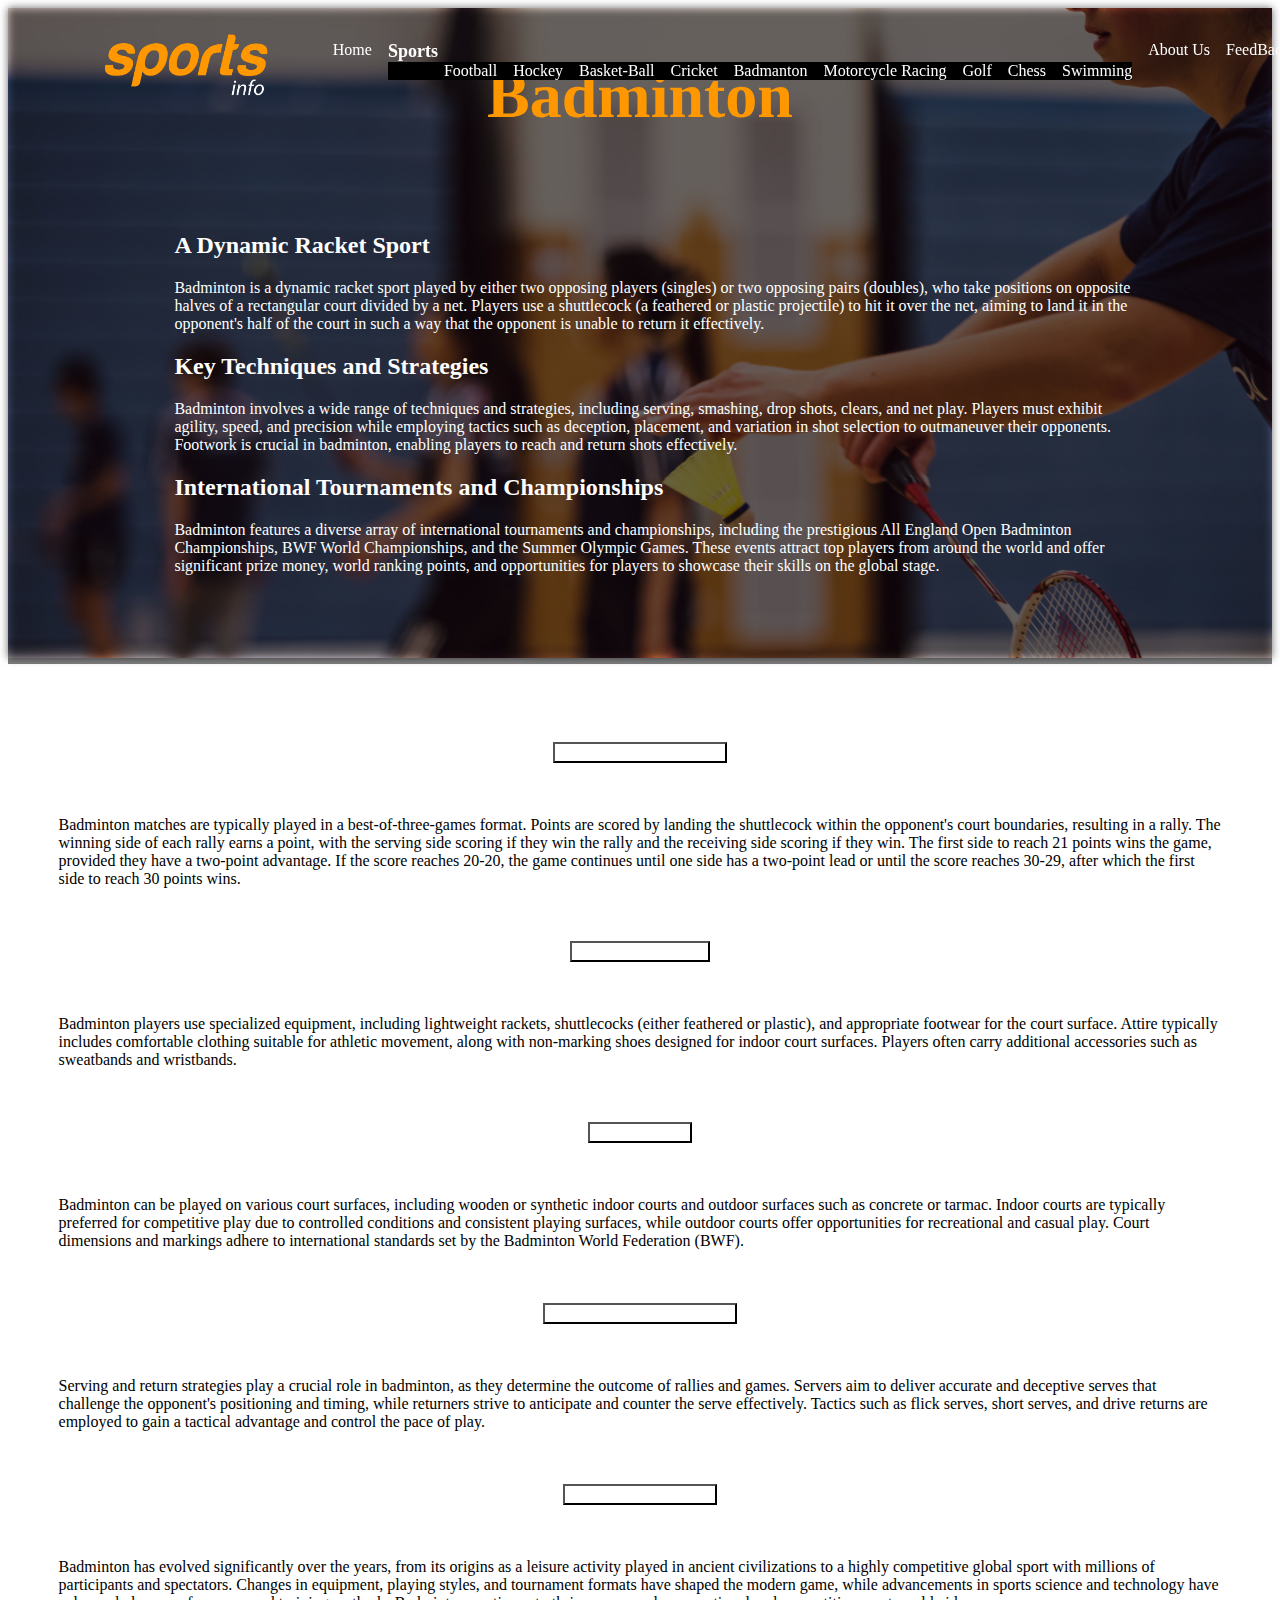
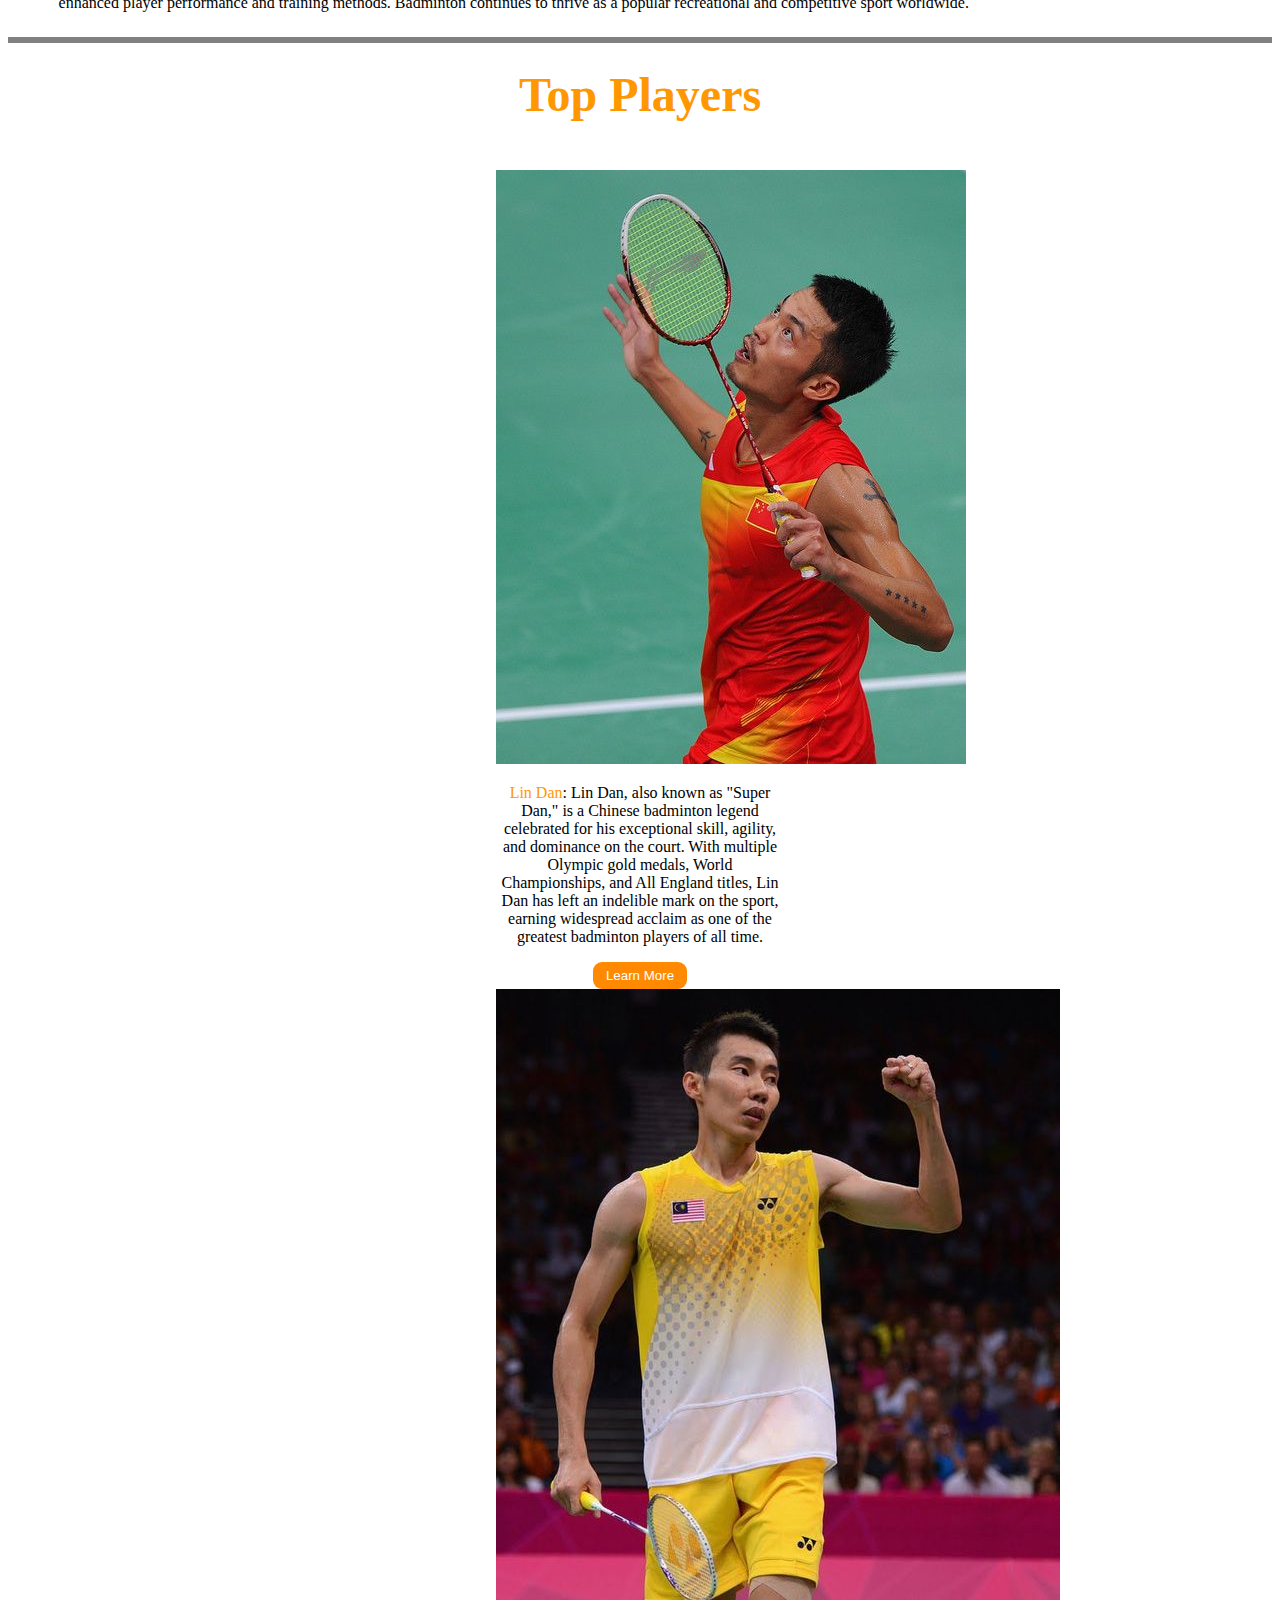
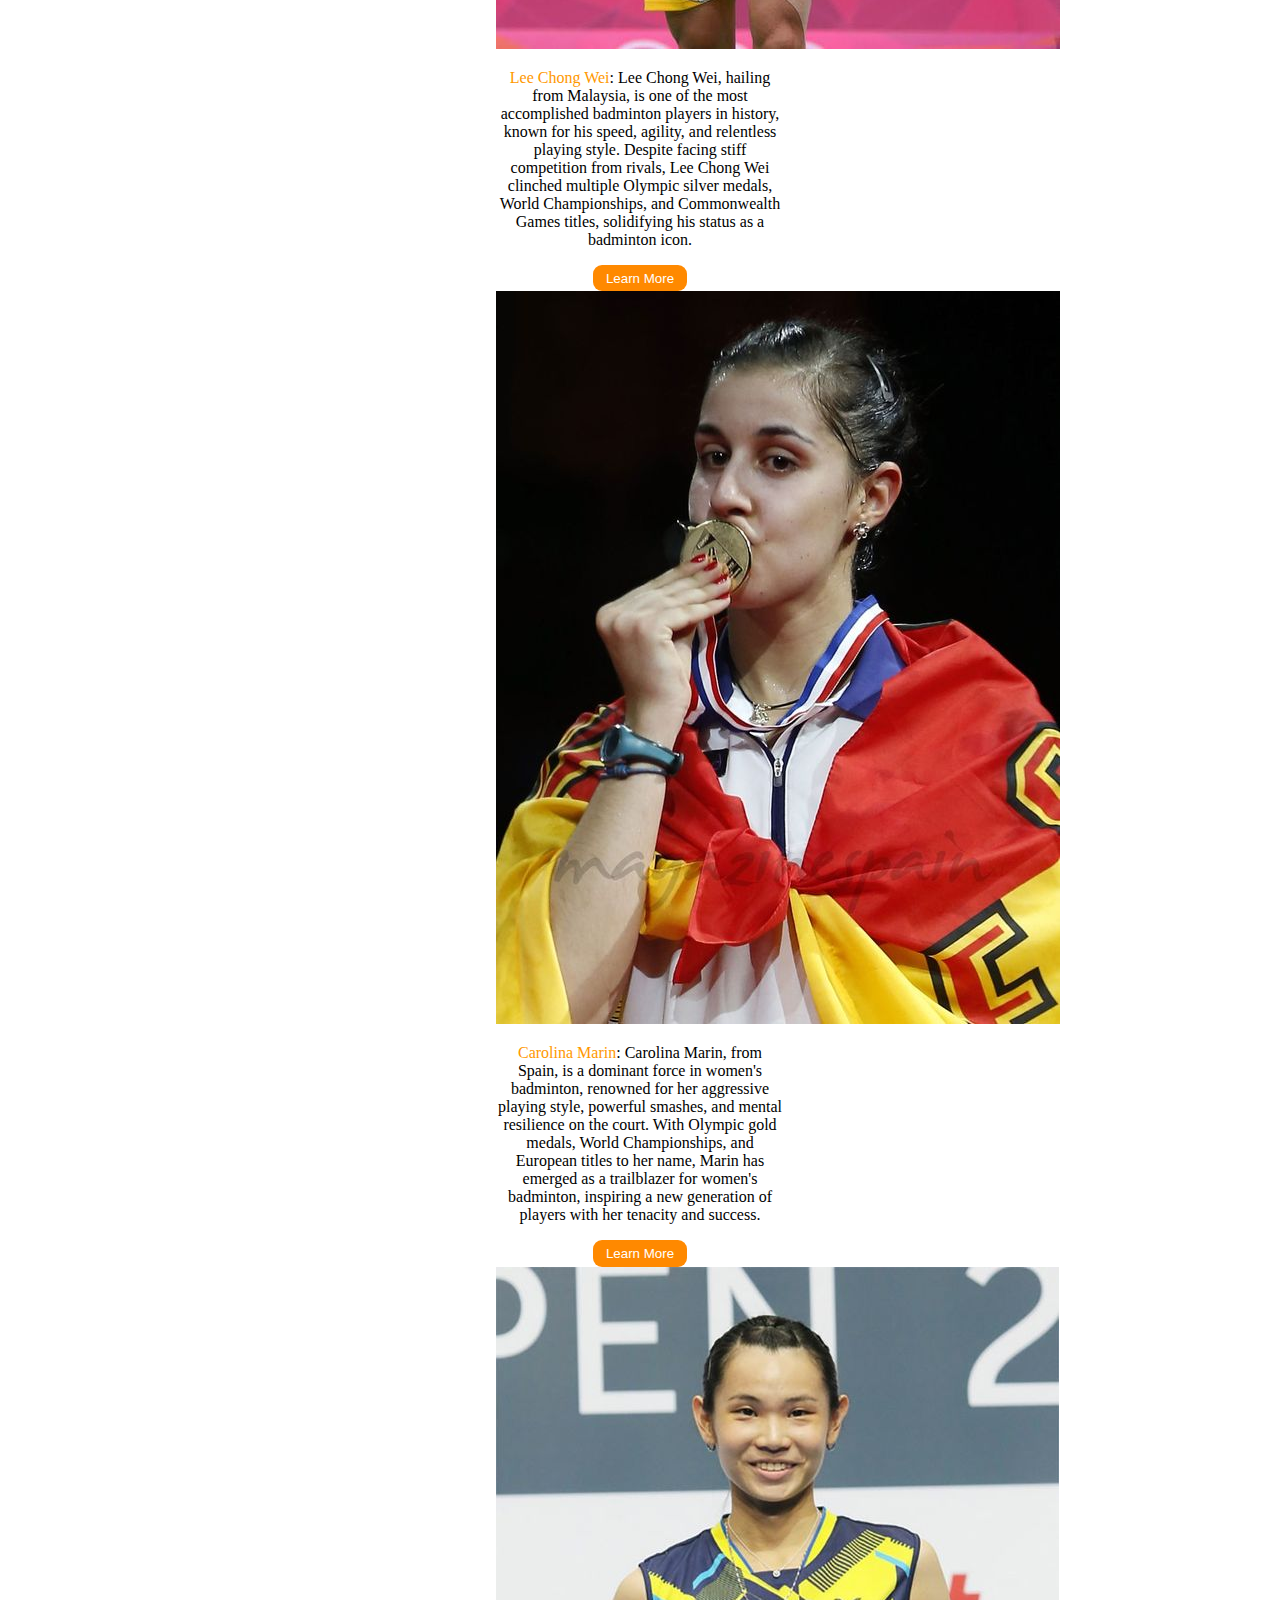
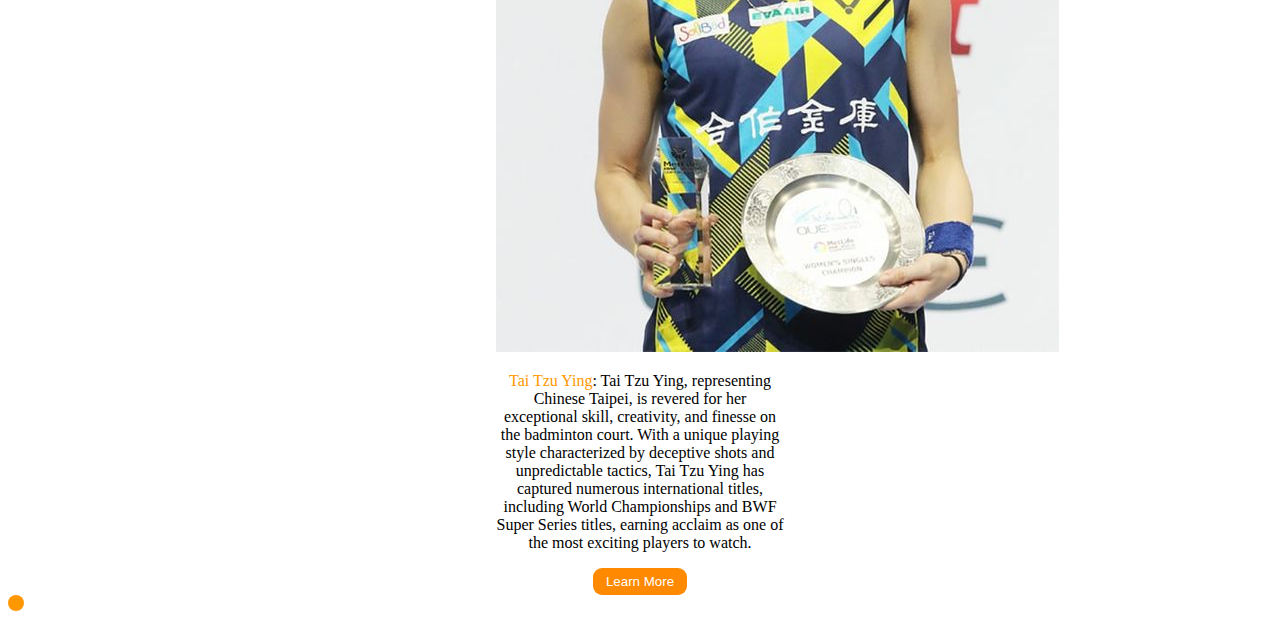
==== badminton.html @ 0c171a2e "nav change" ====
<!DOCTYPE html>
<html lang="en">
<head>
    <meta charset="UTF-8">
    <meta name="viewport" content="width=device-width, initial-scale=1.0">
    <title>Badminton | SportsInfo</title>
    <link rel="shortcut icon" href="./asset/Sportsinfo 1-01 (1).png" type="image/x-icon">
    <link href="https://cdn.jsdelivr.net/npm/bootstrap@5.3.2/dist/css/bootstrap.min.css" rel="stylesheet"
    integrity="sha384-T3c6CoIi6uLrA9TneNEoa7RxnatzjcDSCmG1MXxSR1GAsXEV/Dwwykc2MPK8M2HN" crossorigin="anonymous">
    <script src="https://cdn.jsdelivr.net/npm/bootstrap@5.3.2/dist/js/bootstrap.bundle.min.js"
    integrity="sha384-C6RzsynM9kWDrMNeT87bh95OGNyZPhcTNXj1NW7RuBCsyN/o0jlpcV8Qyq46cDfL"
    crossorigin="anonymous"></script>
    <script src="https://cdnjs.cloudflare.com/ajax/libs/jquery/3.7.1/jquery.min.js"></script>
    <link rel="stylesheet" href="sports.css">
    <style>
      #first{
        background-image: url(./asset/badminton.jpg);
      }
    </style>
</head>
<body data-bs-theme="dark">
  <nav class="navbar navbar-expand-lg " id="nav">
    <a href="index.html">
    <div id="logo"></div>

    </a>
    <div id="outerham">
      <div class="innerham innerham-inv"></div>
      <div class="innerham rotate"></div>
      <div class="innerham innerham-inv"></div>
    </div>
    <ul>
      <li><a href="index.html">Home</a></li>
      <li class="nav-item dropdown">
        <a class="nav-link dropdown-toggle" style="font-weight: bold; font-size: large;" href="#" role="button" data-bs-toggle="dropdown" aria-expanded="false">
          Sports
        </a>
        <ul class="dropdown-menu">
          <li><a class="dropdown-item" href="football.html">Football</a></li>
          <li><a class="dropdown-item" href="hockey.html">Hockey</a></li>
          <li><a class="dropdown-item" href="basketball.html">Basket-Ball</a></li>
          <li><a class="dropdown-item" href="cricket.html">Cricket</a></li>
          <li><a class="dropdown-item" href="badminton.html">Badmanton</a></li>
          <li><a class="dropdown-item" href="motercycle.html">Motorcycle Racing</a></li>
          <li><a class="dropdown-item" href="golf.html">Golf</a></li>
          <li><a class="dropdown-item" href="chess.html">Chess</a></li>
          <li><a class="dropdown-item" href="swimming.html">Swimming</a></li>
        </ul>
      </li>
      <li><a href="index.html">About Us</a></li>
      <li><a href="index.html">FeedBack</a></li>
      <li><a href="index.html">Contact Us</a></li>
    </ul>
  </nav>
  <!-- responsive menu -->
  <div id="resp" class="resp">
    <li><a href="index.html">Home</a></li>
    <li class="item dropdown">
      <a class="nav-link dropdown-toggle align-items-center text-center mx-auto " href="#" role="button"
        data-bs-toggle="dropdown" aria-expanded="false">
        Sports
      </a>
      <ul class="dropdown-menu">
        <li><a class="dropdown-item" href="football.html">Football</a></li>
        <li><a class="dropdown-item" href="hockey.html">Hockey</a></li>
        <li><a class="dropdown-item" href="basketball.html">Basket-Ball</a></li>
        <li><a class="dropdown-item" href="cricket.html">Cricket</a></li>
        <li><a class="dropdown-item" href="badminton.html">Badmanton</a></li>
        <li><a class="dropdown-item" href="motercycle.html">Motorcycle Racing</a></li>
        <li><a class="dropdown-item" href="golf.html">Golf</a></li>
        <li><a class="dropdown-item" href="chess.html">Chess</a></li>
        <li><a class="dropdown-item" href="swimming.html">Swimming</a></li>
      </ul>
    </li>
    <li><a href="#">About Us</a></li>
    <li><a href="#">FeedBack</a></li>
    <li><a href="#">Contact Us</a></li>
  </div>
  <!-- responsive menu ending -->
  <!-- navbar ends here -->
    <section id="first">
       <div id="detail"> 
        <div><h1 style="margin: 0% auto; text-align:  center; margin-bottom: 1em;font-size: 5vmax;"><span>Badminton</span></h1></div>
        <ul>
            <li>  
            <h2 class="h2-responsive"> A Dynamic Racket Sport</h2>
            </li>
            <p style="color: white;">Badminton is a dynamic racket sport played by either two opposing players (singles) or two opposing pairs (doubles), who take positions on opposite halves of a rectangular court divided by a net. Players use a shuttlecock (a feathered or plastic projectile) to hit it over the net, aiming to land it in the opponent's half of the court in such a way that the opponent is unable to return it effectively.</p>
            <li>
            <h2>Key Techniques and Strategies</h2>
            </li>
            <p>Badminton involves a wide range of techniques and strategies, including serving, smashing, drop shots, clears, and net play. Players must exhibit agility, speed, and precision while employing tactics such as deception, placement, and variation in shot selection to outmaneuver their opponents. Footwork is crucial in badminton, enabling players to reach and return shots effectively.</p>
            <li>
        <h2>International Tournaments and Championships</h2>

            </li>
                <p>Badminton features a diverse array of international tournaments and championships, including the prestigious All England Open Badminton Championships, BWF World Championships, and the Summer Olympic Games. These events attract top players from around the world and offer significant prize money, world ranking points, and opportunities for players to showcase their skills on the global stage.</p>
        </ul>
    </div>

    </div>
</div>
<div id="overlay"></div>
</section>
<section id="second">
         <div id="acordianouter">
          <div class="accordion" id="accordionExample">
            <div class="accordion-item">
              <h2 class="accordion-header">
                <button class="accordion-button collapsed query" type="button" data-bs-toggle="collapse" data-bs-target="#collapseOne" aria-expanded="true" aria-controls="collapseOne">
                  How is badminton scored?
                </button>
              </h2>
              <div id="collapseOne" class="accordion-collapse collapse show" data-bs-parent="#accordionExample">
                <div class="accordion-body">
                  Badminton matches are typically played in a best-of-three-games format. Points are scored by landing the shuttlecock within the opponent's court boundaries, resulting in a rally. The winning side of each rally earns a point, with the serving side scoring if they win the rally and the receiving side scoring if they win. The first side to reach 21 points wins the game, provided they have a two-point advantage. If the score reaches 20-20, the game continues until one side has a two-point lead or until the score reaches 30-29, after which the first side to reach 30 points wins.
               </div>
              </div>
            </div>
            <div class="accordion-item">
              <h2 class="accordion-header">
                <button class="accordion-button collapsed query " type="button" data-bs-toggle="collapse" data-bs-target="#collapseTwo" aria-expanded="false" aria-controls="collapseTwo">
                  Equipment and Attire
                </button>
              </h2>
              <div id="collapseTwo" class="accordion-collapse collapse" data-bs-parent="#accordionExample">
                <div class="accordion-body">
                  Badminton players use specialized equipment, including lightweight rackets, shuttlecocks (either feathered or plastic), and appropriate footwear for the court surface. Attire typically includes comfortable clothing suitable for athletic movement, along with non-marking shoes designed for indoor court surfaces. Players often carry additional accessories such as sweatbands and wristbands.
                </div>
              </div>
            </div>
            <div class="accordion-item">
              <h2 class="accordion-header">
                <button class="accordion-button collapsed query" type="button" data-bs-toggle="collapse" data-bs-target="#collapseThree" aria-expanded="false" aria-controls="collapseThree">
                  Court Surfaces
                </button>
              </h2>
              <div id="collapseThree" class="accordion-collapse collapse" data-bs-parent="#accordionExample">
                <div class="accordion-body">
                  Badminton can be played on various court surfaces, including wooden or synthetic indoor courts and outdoor surfaces such as concrete or tarmac. Indoor courts are typically preferred for competitive play due to controlled conditions and consistent playing surfaces, while outdoor courts offer opportunities for recreational and casual play. Court dimensions and markings adhere to international standards set by the Badminton World Federation (BWF).
                </div>
              </div>
            </div>
            <div class="accordion-item">
              <h2 class="accordion-header">
                <button class="accordion-button collapsed query" type="button" data-bs-toggle="collapse" data-bs-target="#collapseFour" aria-expanded="false" aria-controls="collapseFour">
                  Serving and Return Strategies
                </button>
              </h2>
              <div id="collapseFour" class="accordion-collapse collapse" data-bs-parent="#accordionExample">
                <div class="accordion-body">
                  Serving and return strategies play a crucial role in badminton, as they determine the outcome of rallies and games. Servers aim to deliver accurate and deceptive serves that challenge the opponent's positioning and timing, while returners strive to anticipate and counter the serve effectively. Tactics such as flick serves, short serves, and drive returns are employed to gain a tactical advantage and control the pace of play.
                </div>
              </div>
            </div>
            <div class="accordion-item">
              <h2 class="accordion-header">
                <button class="accordion-button collapsed query" type="button" data-bs-toggle="collapse" data-bs-target="#collapseFive" aria-expanded="false" aria-controls="collapseFive">
                  Evolution of Badminton
                </button>
              </h2>
              <div id="collapseFive" class="accordion-collapse collapse" data-bs-parent="#accordionExample">
                <div class="accordion-body">
                  Badminton has evolved significantly over the years, from its origins as a leisure activity played in ancient civilizations to a highly competitive global sport with millions of participants and spectators. Changes in equipment, playing styles, and tournament formats have shaped the modern game, while advancements in sports science and technology have enhanced player performance and training methods. Badminton continues to thrive as a popular recreational and competitive sport worldwide.
                </div>
              </div>
            </div>
          </div>
         </div>
              
          </div>
          <div id="top-player" style="width: 100%; align-items: center; margin: 0% auto; align-content: center; height: fit-content; display: flex; flex-direction: column; justify-content: center; text-align: center;">
            <h2><span>Top Players</span></h2>
            <div class="container text-center">
              <div class="row " >
                <!--  Card -->
                <div class="col mt-3 col-lg-6  col-sm-12 basketballtopplayer" >
                  <div class="card" style="width: 18rem;">
                    <img src="./asset/first badminton.jpg" class="card-img-top" alt="Lin Dan">
                    <div class="card-body">
                      <p class="card-text">
                        <span>Lin Dan</span>: Lin Dan, also known as "Super Dan," is a Chinese badminton legend celebrated for his exceptional skill, agility, and dominance on the court. With multiple Olympic gold medals, World Championships, and All England titles, Lin Dan has left an indelible mark on the sport, earning widespread acclaim as one of the greatest badminton players of all time.
                      </p>
                      <button type="button" class="btn-change" id="learnmore-lebron">
                        Learn More
                      </button>
                    </div>
                  </div>
                </div>
          
                <!-- Lee Chong Wei Card -->
                <div class="col mt-3  col-lg-6 col-sm-12 basketballtopplayer" >
                  <div class="card" style="width: 18rem; ">
                    <img src="./asset/second badminton.jpg" class="card-img-top" alt="Lee Chong Wei">
                    <div class="card-body">
                      <p class="card-text">
                        <span>Lee Chong Wei</span>: Lee Chong Wei, hailing from Malaysia, is one of the most accomplished badminton players in history, known for his speed, agility, and relentless playing style. Despite facing stiff competition from rivals, Lee Chong Wei clinched multiple Olympic silver medals, World Championships, and Commonwealth Games titles, solidifying his status as a badminton icon.
                      </p>
                      <button type="button" class="btn-change" id="learnmore-kevin">
                        Learn More
                      </button>
                    </div>
                  </div>
                </div>
              </div>
          
              <div class="row mt-3">
                <!-- Carolina Marin Card -->
                <div class="col mt-3 col-lg-6  col-sm-12  basketballtopplayer">
                  <div class="card" style="width: 18rem;">
                    <img src="./asset/third badminton.jpg" class="card-img-top" alt="Carolina Marin">
                    <div class="card-body">
                      <p class="card-text">
                        <span>Carolina Marin</span>: Carolina Marin, from Spain, is a dominant force in women's badminton, renowned for her aggressive playing style, powerful smashes, and mental resilience on the court. With Olympic gold medals, World Championships, and European titles to her name, Marin has emerged as a trailblazer for women's badminton, inspiring a new generation of players with her tenacity and success.
                      </p>
                      <button type="button" class="btn-change" id="learnmore-stephen">
                        Learn More
                      </button>
                    </div>
                  </div>
                </div>
          
                <!-- Tai Tzu Ying Card -->
                <div class="col mt-3 col-lg-6  col-sm-12  basketballtopplayer">
                  <div class="card" style="width: 18rem;">
                    <img src="./asset/fourth badminton.jpg" class="card-img-top" alt="Tai Tzu Ying">
                    <div class="card-body">
                      <p class="card-text">
                        <span>Tai Tzu Ying</span>: Tai Tzu Ying, representing Chinese Taipei, is revered for her exceptional skill, creativity, and finesse on the badminton court. With a unique playing style characterized by deceptive shots and unpredictable tactics, Tai Tzu Ying has captured numerous international titles, including World Championships and BWF Super Series titles, earning acclaim as one of the most exciting players to watch.
                      </p>
                      <button type="button" class="btn-change" id="learnmore-kawhi">
                        Learn More
                      </button>
                    </div>
                  </div>
                </div>
              </div>
            </div>
          </div>
          <!-- modal for the first grid -->
           <div class="outermodal" id="outermodal1">
            <div class="modal" id="first-modal">
              <div class="innermodal">
                <img src="./asset/first badminton.jpg" alt="Lin Dan" width="450" height="480">
                <h2>Lin Dan</h2>
              </div>
              <div class="innermodal">
                <button class="btn-change view-less">Cancel</button>
                <p>Lin Dan, also known as "Super Dan," is a retired Chinese badminton player widely regarded as one of the greatest in the history of the sport. With two Olympic gold medals, five World Championships, and numerous other titles to his name, Lin Dan's dominance and longevity on the court have earned him legendary status among badminton enthusiasts worldwide.</p>
              </div>
            </div>
           </div>
            <!-- modal for the second grid -->
            <div class="outermodal" id="outermodal2">
              <div class="modal" id="first-modal">
                <div class="innermodal">
                  <img src="./asset/second badminton.jpg" alt="Lee Chong Wei" width="450" height="480">
                  <h2>Lee Chong Wei</h2>
                </div>
                <div class="innermodal">
                  <button class="btn-change view-less">Cancel</button>
                  <p>Lee Chong Wei, a former Malaysian badminton player, is widely regarded as one of the greatest singles players in the history of the sport. Despite facing setbacks and fierce competition throughout his career, Lee Chong Wei's remarkable skill, speed, and resilience enabled him to clinch multiple Olympic silver medals, World Championships, and Commonwealth Games titles, leaving an indelible mark on the world of badminton.</p>
                </div>
              </div>
            </div>
            <!-- modal for the third grid -->
            <div class="outermodal" id="outermodal3">
              <div class="modal" id="first-modal">
                <div class="innermodal">
                  <img src="./asset/third badminton.jpg" alt="Carolina Marin" width="450" height="480">
                  <h2>Carolina Marin</h2>
                </div>
                <div class="innermodal">
                  <button class="btn-change view-less">Cancel</button>
                  <p>Carolina Marin, hailing from Spain, is a dominant force in women's badminton, known for her aggressive playing style, powerful smashes, and mental resilience on the court. With Olympic gold medals, World Championships, and European titles to her name, Marin has emerged as a trailblazer for women's badminton, inspiring a new generation of players with her tenacity and success.</p>
                </div>
              </div>
            </div>
            <!-- modal for the fourth grid -->
            <div class="outermodal" id="outermodal4">
              <div class="modal" id="first-modal">
                <div class="innermodal">
                  <img src="./asset/fourth badminton.jpg" alt="Tai Tzu Ying" width="450" height="480">
                  <h2>Tai Tzu Ying</h2>
                </div>
                <div class="innermodal">
                  <button class="btn-change view-less">Cancel</button>
                  <p>Tai Tzu Ying, representing Chinese Taipei, is revered for her exceptional skill, creativity, and finesse on the badminton court. With a unique playing style characterized by deceptive shots and unpredictable tactics, Tai Tzu Ying has captured numerous international titles, including World Championships and BWF Super Series titles, earning acclaim as one of the most exciting players to watch.</p>
                </div>
              </div>
            </div>
     </section>
     <div id="cursor"></div>
    <!--second section ends here -->

    <!-- second section ends here -->
<script src="sports.js"></script>
<script src="https://cdnjs.cloudflare.com/ajax/libs/jquery/3.7.1/jquery.min.js"></script>

<script>



  // navbar
  window.addEventListener('scroll',() => {
          const verticalScrollpx = window.scrollY || window.pageYOffset;
          const navbar = document.getElementById('nav')
          if(verticalScrollpx <300){
              navbar.style.backgroundColor = "";
              navbar.style.backdropFilter = "none";
              navbar.style.border = "none";
              navbar.style.opacity="1";            
  
          }
          else if(verticalScrollpx >300){
              navbar.style.backgroundColor = "black";
              navbar.style.opacity="0.8";            
              navbar.style.boxShadow="none";
              navbar.style.backdropFilter = "blur( 20px )";
              navbar.style.borderRadius= "10px";
              navbar.style.border = "1px solid rgba( 255, 255, 255, 0.18 )";
              
          }
      });
  // navbar
  
  $(document).ready(function(){
      $(document).mousemove(function(e){
          $('#cursor').offset({
               top:e.pageY,
               left:e.pageX+5
          })
      })
      $('#outerham').click(function () {
        $('#resp').slideToggle()
        $('.rotate').toggleClass('hamrotate')
        $('.innerham-inv').slideToggle()
      }),
       // modal 1
  $('#learnmore-lebron').click(function(){
    $('#outermodal1').show()
    $('#outermodal1').animate({
      'top':'7%'
    })
    $('#blurdiv').show()
    $('body').css('overflow', 'hidden');
  })
    $('.view-less').click(function(){
      $('#outermodal1').hide()
    $('#outermodal1').animate({
      'top':'-200%'
    })
    $('#blurdiv').hide()
    $('body').css('overflow', 'visible');
    })

//  modal 2
$('#learnmore-kevin').click(function(){
    $('#outermodal2').show()
    $('#outermodal2').animate({
      'top':'7%'
    })
    $('#blurdiv').show()
    $('body').css('overflow', 'hidden');
  })
    $('.view-less'||'.outermodal').click(function(){
      $('#outermodal2').hide()
    $('#outermodal2').animate({
      'top':'-200%'
    })
    $('#blurdiv').hide()
    $('body').css('overflow', 'visible');
    })
// modal 3
    $('#learnmore-stephen').click(function(){
    $('#outermodal3').show()
    $('#outermodal3').animate({
      'top':'7%'
    })
    $('#blurdiv').show()
    $('body').css('overflow', 'hidden');
  })
    $('.view-less').click(function(){
      $('#outermodal3').hide()
    $('#outermodal3').animate({
      'top':'-200%'
    })
    $('#blurdiv').hide()
    $('body').css('overflow', 'visible');
    })
// modal 4
    $('#learnmore-kawhi').click(function(){
    $('#outermodal4').show()
    $('#outermodal4').animate({
      'top':'7%'
    })
    $('#blurdiv').show()
    $('body').css('overflow', 'hidden');
  })
    $('.view-less').click(function(){
      $('#outermodal4').hide()
    $('#outermodal4').animate({
      'top':'-200%'
    })
    $('#blurdiv').hide()
    $('body').css('overflow', 'visible');
    })
})
    </script>
</body>
</html>
---- sports.css ----
body{
    overflow-x: hidden !important;

  }
  #first{
      display: flex;
      background-image: url(./pexels-cottonbro-studio-7337605.jpg);
      background-size: cover;
      flex-direction: column;
      justify-content: center;

      position: relative;
      margin: 0% auto;
      padding: 4% 0%;
      align-items: center;
  }
  #overlay{
    width: 100%;
    height: 100%;
    z-index: 1;
    position: absolute;
    filter: blur(4px) !important;

    top: 0%;
    left: 0%;
    background-color: black;
    opacity: 0.6;
  }
  h1{
    font-weight: bold;
    font-size: larger;
  }
  h1,h2,p > #first{
    position: relative;
    z-index: 4 !important;
  }
  h2{
    font-weight: bold;
  }

  #detail{
      height:max-content;
      /* background-color: gray; */
      width: 80%;
      display: flex;
      color: white;
      position: relative;
      z-index: 3;
      flex-direction: column;
      justify-content: center;
      
  }
  span{
      color: #ff9800;
  }
  .btn-change{
    color: white !important;
    background-color: #ff8900 !important;
    border: none;
    box-shadow: none;
    border-radius: 9px;
    height: 2em;
    width: 7em;
  }
  .btn-change:hover{
    background-color: #ff8800b1 !important;
  }
  #second{
      display: flex;
      border-top: 0.4em solid gray;
      width: 100% !important;
      position: relative;
      height: fit-content;
      flex-direction: column;
      justify-content: center;
  }
  #second h2{
      font-size: 3rem;
      align-items: center;
      text-align: center;
      margin: 0% auto;
      margin-bottom: 1em;
      margin-top: 0.5em;
  }
  /* Add this CSS to your stylesheet */
  /* Override Bootstrap styles for accordion button focus and active state */
/* Override Bootstrap styles for accordion button focus and active state */
.btn:focus,
.btn:active,
.btn:not(.collapsed) {
background-color: transparent;
box-shadow: none;
color: #000; /* Set the desired text color when focused, active, or open */
}
#acordianouter{
/* margin: 0% auto; */
padding: 2% 4%;
align-items: center;
align-content: center;
border-bottom: 0.4em solid gray;
}
#cursor{
width: 1em;
height: 1em;
position: relative;
z-index: 99999;
background-color: #ff9800;
border-radius: 45px;
}
/* cursor mover */
/* custom scrollbar */
/* width */
::-webkit-scrollbar {
width: 5px;
transition: 0.5s;
}
::-webkit-scrollbar:hover {
width: 9px;
}


/* Track */
::-webkit-scrollbar-track {
background: inherit;
}

/* Handle */
::-webkit-scrollbar-thumb {
background: #ff8900;
border-radius: 45px;
}

/* Handle on hover */
::-webkit-scrollbar-thumb:hover {
background: #ff8800b3;
}
/* custom scrollbar */
.query{
background-color: transparent !important;
color: white !important;
}
.query:focus{
box-shadow: none !important;
}
#logo{
    background-image: url(./asset/Sportsinfo\ 12-01\ \(1\).png);
    background-repeat: no-repeat !important;
    background-size: cover !important;
    width: 11em !important;
    height: 5em !important;
}
/* hamburger menu start */
#outerham{
    width: 3em;
    height: 2.5em;
    justify-content: center;
    background-color: #ff9800;
    border-radius: 45px;
    display: flex;
    flex-direction: column;
    align-items: center;
    display: none;
}
.innerham{
    width: 2em;
    border-radius: 45px;
    align-items: center;
    background-color: white;
    margin: 0.2em;
    height: 0.2em;
}
/* hamburger menu end */
/* responsvie menu start */
.resp{
    background-color:black;
    opacity: 0.8;
    width: 100% !important;
    position: fixed;
    top: 0% !important;
    bottom: 0%;
    right: 0% !important;
    cursor: pointer;
    text-align: center;
    padding: 0% 0% !important;
    margin: 0% !important; 
    border-radius: 9px;
    align-items: center;
    display: none;
    z-index: 3;
    align-content: center;
    margin: 0% auto;
    flex-direction: column;
    justify-content: center;
    height: 100vh ;
}
#resp-ul1{
    display: flex;
    padding: 0% 0% !important;
    height: 100%;
    width: fit-content;
    /* background-color: #ff8900; */
    flex-direction: column !important;
    justify-content: center !important;
    align-content: center !important;
    align-items: center !important;
    margin: 0% auto !important;
    text-align: center !important;
    align-self: center !important;
}
#resp li{
    margin-top: 2em;
    margin-left: 0% !important;
    list-style: none;
    font-size: larger;
    align-items: center;
    /* background-color: aqua; */
    align-self: center;
    text-align: center;
    width:max-content !important;
}
.dropdown-menu{
    background-color: #000000 !important;
}
/* responsvie menu end */
/* navbar */
nav{
    display: flex !important;
    justify-content: space-between !important;
    width: 100% !important;
    align-items: center !important;
    position: fixed !important;
    z-index: 5;
    /* background-color: rgba(0, 0, 0, 0.616);
    opacity:"0.8";            
    box-shadow:"none";  
    filter : "blur( 20px )";
    border-radius:"10px";
    border :1px solid rgba(255, 255, 255, 0.418); */
    /* background: rgba( 0, 0, 0, 0.3 ); */
    /* box-shadow: 0 8px 32px 0 rgba( 31, 38, 135, 0.37 );
    backdrop-filter: blur( 20px );
    -webkit-backdrop-filter: blur( 20px );
    border-radius: 10px;
    border: 1px solid rgba( 255, 255, 255, 0.18 ); */
    padding: 1% 7% !important;
}
nav ul{
    display: flex;

}

nav li{
    list-style: none !important;
    text-decoration: none !important;
    margin-left: 1em !important;
    color: white !important;
    border: none !important;
}
li{
    list-style: none !important;

}
a:hover{
    color: #ff9800 !important ;
}
a{
    list-style: none !important;
    text-decoration: none !important;
    color: white !important;
}
/* navbar */

.outermodal{
    margin: 0% auto;
    display: flex;
    display: none;
    flex-direction: column;
    justify-content: center;
    /* background-color:orange; */
    width: 100%;
    z-index: 11;
    height: 100vh;
    align-items: center;
    align-content: center;
    position: fixed;
    top: -500%;
    /* transition:0.5s ease; */
    text-align:  center;
}
#blurdiv{
    position: fixed;
    top:0;
    left: 0;
    display: none;
    z-index: 10;
    background-color: #000000b3;
    filter: blur(1000px);
    width: 100%;
    height: 100%;
}
.modal{
    height: max-content;
    position: relative;
    /* display: none; */
    /* position: absolute;
    bottom: 0%;
     top: 50%; */
    width: 70%; 
    box-shadow: 0px 0px 9px 5px rgb(44, 44, 44) ;
    z-index: 11;
    background-color: rgb(0, 0, 0);
    opacity: 0.95;
    display: flex;
    border-radius: 9px;
    justify-content: center;
    align-items: center;
    align-content: center;
    text-align:  center;
     margin: 0% auto;
}
.innermodal{
    width: 35%;
    display: flex;
    flex-direction: column-reverse;
    justify-content: center;
    align-items: center;
    text-align: center;
    margin: 0% auto;
}

.basketballtopplayer{
    display: flex;
    justify-content: center;
}
@media (max-width:1024px) {
    #cursor{
        display: none;
    }
    #top-player{
        width: 100vw !important;
        align-items: center !important;
        display: flex;
        flex-direction: column;
        justify-content: center;
        align-content: center !important;
         text-align:  center !important;
         margin: 0% auto !important;
    }
    .outermodal{
        width: 100%;
        overflow-y: visible;
        height: 100% !important;
        
        flex-direction: column;
    }
    .container{
        width: 100%;
        align-items: center !important;
        display: flex !important;
        flex-direction: column !important;
        justify-content: center !important;
        margin: 0% auto !important;
        align-content: center !important;  
        padding:0% 10% !important;
    }
    .innermodal{
        flex-direction: column-reverse;
        width: 100%;
        height: max-content;
        padding: 0% 2%;
    }
    .innermodal img{
        width: 100%;
        height: auto;
    }
    .innermodal h2{
        margin-top: 6em !important;
        position: relative;
        z-index: 999;
    }

    .modal{
        flex-direction: column;
        height:45em !important;
        overflow-y: visible;
        padding: 20% 2% !important;
        top: 0%;
        margin: 0%;
        opacity: 0.98 !important;
        width: 60vw;
        transition: 0.5s ;
        position: fixed;
    }
    .modal h2{
        font-size: 1rem;
        margin: 0px 0px 0px ;
    }
}

@media (max-width:980px) {
    #outerham{
        display: flex;
        position: relative;
        z-index: 999;
    }
    #cursor{
        display: none;
    }
    nav ul{
        display: none;
    }
    #resp{
        display: none;
        transition: right 0.5s ease;
        top: 9%;
        right: 1%;
        padding: 15% 0%;
        
    }
    .outermodal{
        width: 100%;
        height: 100%;
        flex-direction: column;
    }
    .container{
        width: 100%;
        padding: 0%;
    }
    .innermodal{
        flex-direction: column-reverse;
        width: 100%;
        height: fit-content;
        padding: 0% 2%;
    }
    .innermodal img{
        width: 100%;
        height: 100%;
    }

    .modal{
        flex-direction: column;
        height: fit-content;
        width: 100%;
        overflow-y:visible;
        position: fixed;
    }
    #top-player{
        width: 100vw !important;

}
#first{
    display: flex;
    background-image: url(./asset/pexels-andrea-piacquadio-3764203.jpg);
    background-size: cover;
    flex-direction: column;
    justify-content: center;
    position: relative;
    margin: 0% auto;
    padding: 20% 0%;
    align-items: center;
}
}
@media (max-width:360px) {
    nav {
        padding: 1% 5% !important;
        width: 100% !important;
        margin: 0%;

    }
    #resp{
        display: none;
        transition: right 0.5s ease;
        top: 0%;
        right: 0%;
        width: 100% !important;
        text-align: center;
        border-radius: 9px;
        align-items: center;
        display: none;
        z-index: 4;
        align-content: center;
        margin: 0% auto;
        flex-direction: column;
        justify-content: center;
        height: 100vh;
        padding: 25% 40% !important;
        
    }
    .dropdown-menu{
        background-color: #000000 !important;
        overflow-y: scroll !important;
        overflow-x: hidden !important;
        height: 20em !important;
    }
    #resp-ul1{
        display: flex;
        padding: 0% 0% !important;
        height: 100%;
        width: fit-content;
        /* background-color: #ff8900; */
        flex-direction: column !important;
        justify-content: center !important;
        align-content: center !important;
        align-items: center !important;
        text-align: center !important;
        align-self: center !important;
    }
    #resp li{
        margin-top: 3em !important;
        margin-left: 0% !important;
        list-style: none;
        margin: 0% auto;
        font-size: larger;
        align-items: center;
        /* background-color: aqua; */
        align-self: center;
        text-align: center;
        width:max-content !important;
    }
    body{
        width: 100%;
    }

    #first{
        padding: 25% 0% !important;
            display: flex;
            background-image: url(./asset/pexels-wallace-chuck-2834917.jpg);
            background-size: cover;
            flex-direction: column;
            justify-content: center;
      
            position: relative;
            margin: 0% auto;
            padding: 8% 0%;
            align-items: center;
        
      
    }
  
    #logo{
        width: 7.5em !important;
        height: 3.5em !important;
    }

    #top-player{
        width: 100vw !important;
    }
    .outermodal{
        width: 100%;
        height: 100%;
        flex-direction: column;
    }
    .innermodal{
        flex-direction: column-reverse;
        width: 100%;
        height: fit-content;
        padding: 0% 2%;
    }
    .innermodal img{
        width: 100%;
        height: 100%;
    }

    .modal{
        flex-direction: column;
        height: 100vh !important;
        width: 100%;
        /* overflow-y:hidden !important */
        opacity: 0.9 !important;
        position: fixed;
    }
    .card{
        width: 10rem;
    }
    }
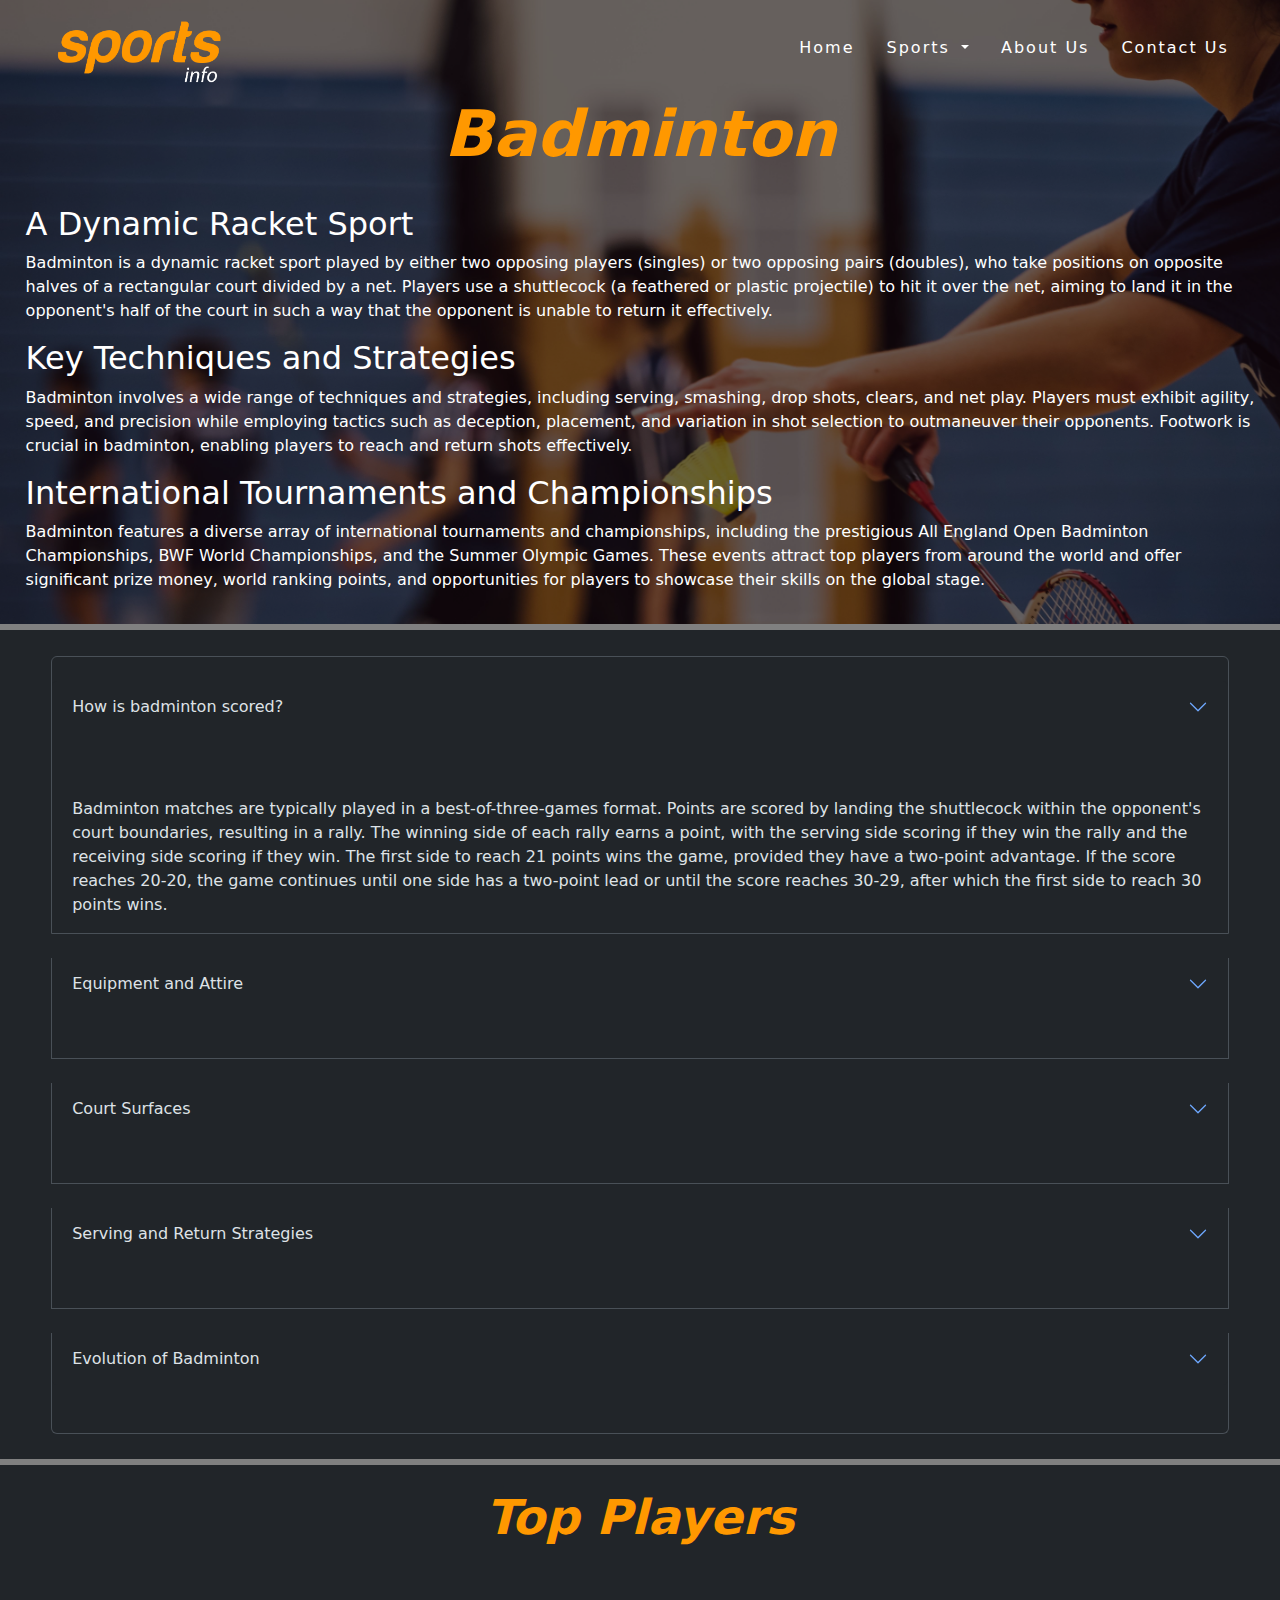
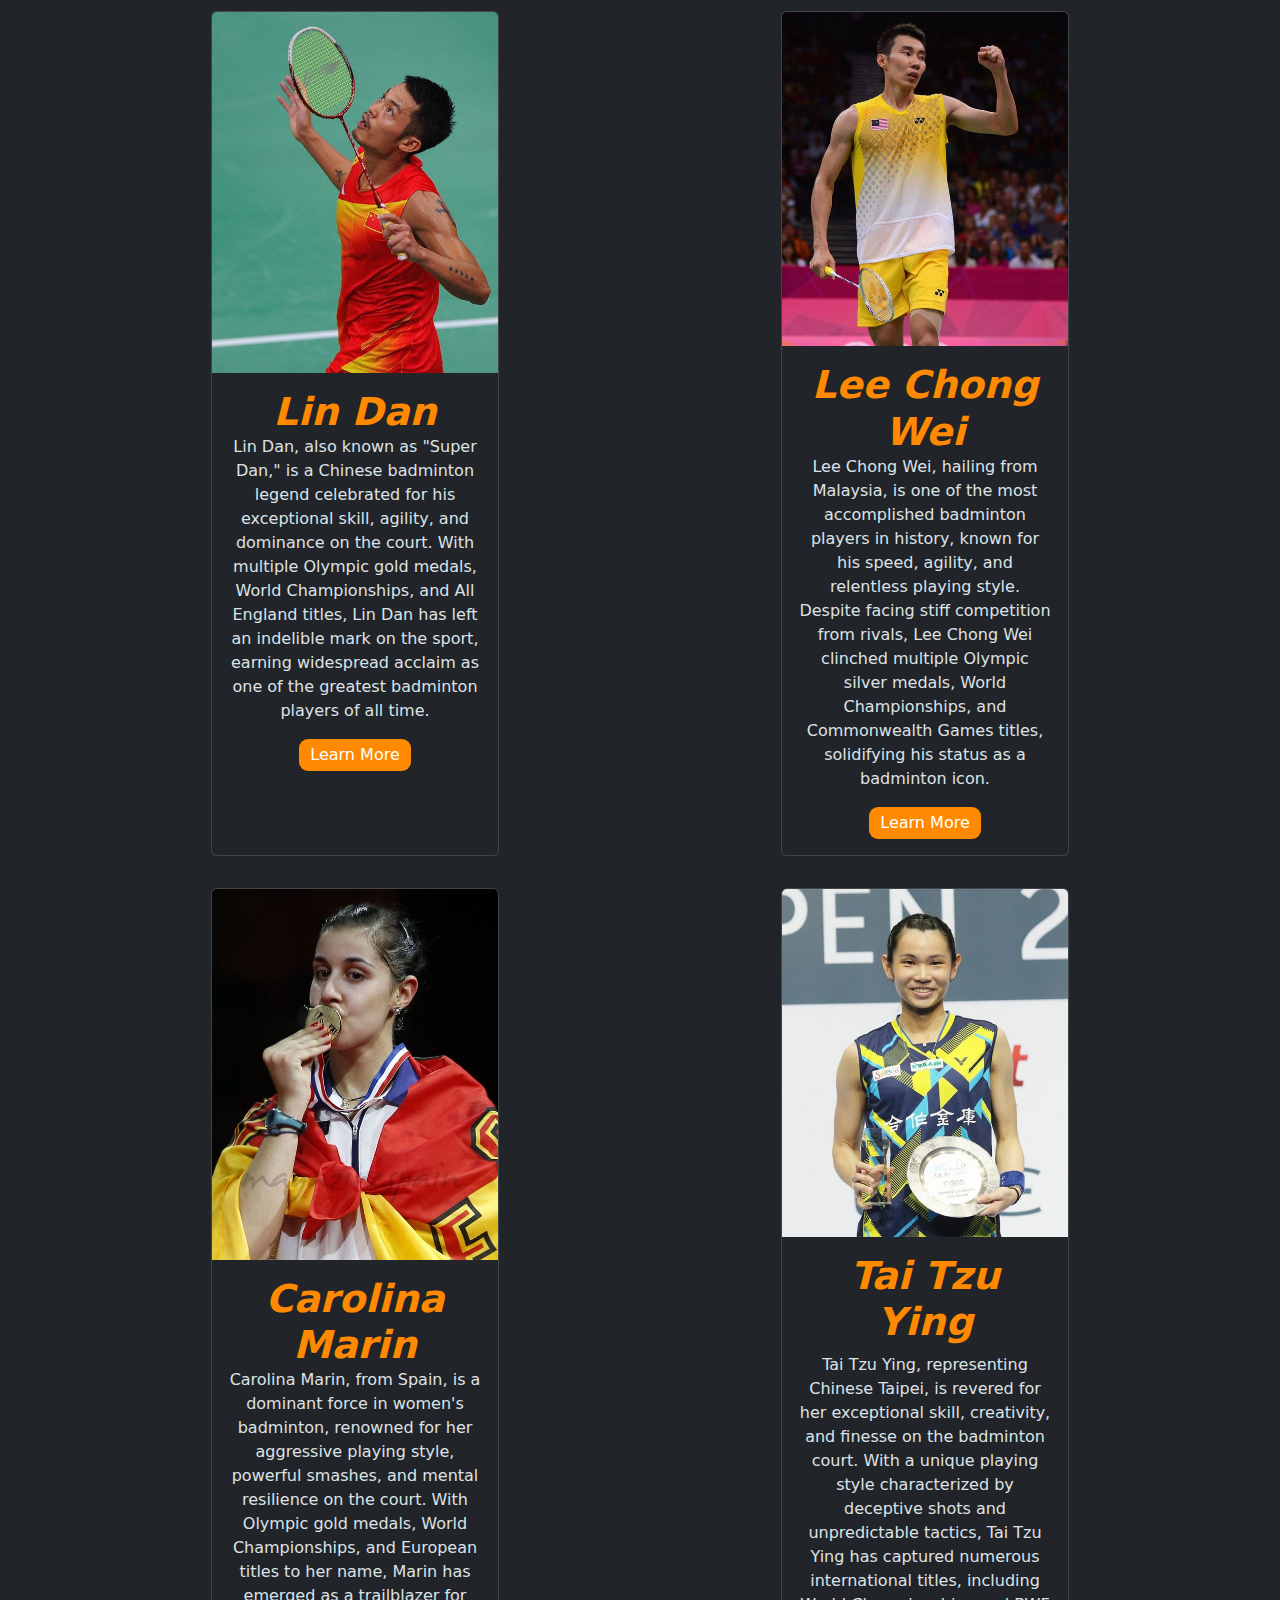
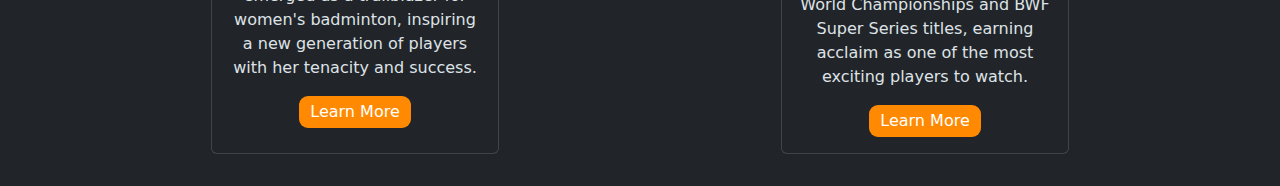
==== commit 326a7e61: "badmintonpage edit" ====
--- a/badminton.html
+++ b/badminton.html
@@ -1,38 +1,108 @@
 <!DOCTYPE html>
 <html lang="en">
+
 <head>
-    <meta charset="UTF-8">
-    <meta name="viewport" content="width=device-width, initial-scale=1.0">
-    <title>Badminton | SportsInfo</title>
-    <link rel="shortcut icon" href="./asset/Sportsinfo 1-01 (1).png" type="image/x-icon">
-    <link href="https://cdn.jsdelivr.net/npm/bootstrap@5.3.2/dist/css/bootstrap.min.css" rel="stylesheet"
-    integrity="sha384-T3c6CoIi6uLrA9TneNEoa7RxnatzjcDSCmG1MXxSR1GAsXEV/Dwwykc2MPK8M2HN" crossorigin="anonymous">
-    <script src="https://cdn.jsdelivr.net/npm/bootstrap@5.3.2/dist/js/bootstrap.bundle.min.js"
-    integrity="sha384-C6RzsynM9kWDrMNeT87bh95OGNyZPhcTNXj1NW7RuBCsyN/o0jlpcV8Qyq46cDfL"
-    crossorigin="anonymous"></script>
-    <script src="https://cdnjs.cloudflare.com/ajax/libs/jquery/3.7.1/jquery.min.js"></script>
-    <link rel="stylesheet" href="sports.css">
-    <style>
-      #first{
-        background-image: url(./asset/badminton.jpg);
-      }
-    </style>
+  <meta charset="UTF-8">
+  <meta name="viewport" content="width=device-width, initial-scale=1.0">
+  <title>Badminton | SportsInfo</title>
+  <link rel="stylesheet" href="sports.css">
+  <!-- favicon -->
+  <link rel="shortcut icon" href="./asset/Sportsinfo 1-01 (1).png" type="image/x-icon">
+  <!-- j-query -->
+  <script src="https://cdnjs.cloudflare.com/ajax/libs/jquery/3.7.1/jquery.min.js"></script>
+  <!-- BS CSS -->
+  <link rel="stylesheet" href="	https://cdn.jsdelivr.net/npm/bootstrap@5.3.3/dist/css/bootstrap.min.css">
+  <!-- BS JS -->
+  <script src="	https://cdn.jsdelivr.net/npm/bootstrap@5.3.3/dist/js/bootstrap.bundle.min.js"></script>
+  <!-- font awesome  -->
+  <link rel="stylesheet" href="https://cdnjs.cloudflare.com/ajax/libs/font-awesome/6.5.2/css/all.min.css">
+
+  <style>
+    #first {
+      background-image: url(./asset/badminton.jpg);
+    }
+  </style>
 </head>
-<body data-bs-theme="dark">
-  <nav class="navbar navbar-expand-lg " id="nav">
-    <a href="index.html">
-    <div id="logo"></div>
-
-    </a>
-    <div id="outerham">
-      <div class="innerham innerham-inv"></div>
-      <div class="innerham rotate"></div>
-      <div class="innerham innerham-inv"></div>
-    </div>
-    <ul>
+
+<body data-bs-theme="dark" id="body" class="bg-dark">
+  <!-- hero section -->
+  <section id="first">
+    <nav class=" webnav">
+      <a href="./index.html" class="logo">
+        <img src="./asset/Sportsinfo 12-01 (1).png" id="logo" height="80px" width="auto" alt="logo">
+      </a>
+      <img src="./asset/hamburger menu.png" class="menu" id="humburger">
+
+      <ul class="webnavul">
+        <li><a href="index.html">Home</a></li>
+        <li class="nav-item dropdown">
+          <a class="nav-link dropdown-toggle  " href="#" role="button" data-bs-toggle="dropdown" aria-expanded="false">
+            Sports
+          </a>
+          <ul class="dropdown-menu">
+            <li><a class="dropdown-item" href="football.html">Football</a></li>
+            <li><a class="dropdown-item" href="hockey.html">Hockey</a></li>
+            <li><a class="dropdown-item" href="basketball.html">Basket-Ball</a></li>
+            <li><a class="dropdown-item" href="cricket.html">Cricket</a></li>
+            <li><a class="dropdown-item" href="badminton.html">Badmanton</a></li>
+            <li><a class="dropdown-item" href="motercycle.html">Motorcycle Racing</a></li>
+            <li><a class="dropdown-item" href="golf.html">Golf</a></li>
+            <li><a class="dropdown-item" href="chess.html">Chess</a></li>
+            <li><a class="dropdown-item" href="swimming.html">Swimming</a></li>
+          </ul>
+        </li>
+        <li><a href="#aboutus">About Us</a></li>
+        <li><a href="#contact">Contact Us</a></li>
+      </ul>
+    </nav>
+    <div id="detail">
+      <div id="heading">
+        <h1
+          style="margin: 0% auto; text-align:center; margin-bottom: 0.5em;font-size: 4rem; color: #ff9800; font-style: italic; font-weight: bold;">
+          Badminton
+        </h1>
+      </div>
+      <ul style="padding: 0% 2%;">
+        <li>
+          <h2 class="h2-responsive"> A Dynamic Racket Sport</h2>
+        </li>
+        <p style="color: white;">Badminton is a dynamic racket sport played by either two opposing players (singles) or
+          two opposing pairs (doubles), who take positions on opposite halves of a rectangular court divided by a net.
+          Players use a shuttlecock (a feathered or plastic projectile) to hit it over the net, aiming to land it in the
+          opponent's half of the court in such a way that the opponent is unable to return it effectively.
+        </p>
+        <li>
+          <h2>Key Techniques and Strategies</h2>
+        </li>
+        <p>Badminton involves a wide range of techniques and strategies, including serving, smashing, drop shots,
+          clears, and net play. Players must exhibit agility, speed, and precision while employing tactics such as
+          deception, placement, and variation in shot selection to outmaneuver their opponents. Footwork is crucial in
+          badminton, enabling players to reach and return shots effectively.</p>
+        <li>
+          <h2>International Tournaments and Championships</h2>
+
+        </li>
+        <p>Badminton features a diverse array of international tournaments and championships, including the prestigious
+          All England Open Badminton Championships, BWF World Championships, and the Summer Olympic Games. These events
+          attract top players from around the world and offer significant prize money, world ranking points, and
+          opportunities for players to showcase their skills on the global stage.</p>
+      </ul>
+    </div>
+    </div>
+    <div id="overlay"></div>
+  </section>
+  <!-- responsive nav start -->
+  <div class="respnav" id="resp-nav">
+    <div class="resp-head">
+      <a href="./index.html" class="logo">
+        <img src="./asset/Sportsinfo 12-01 (1).png" id="logo" height="80px" width="auto" alt="logo">
+      </a>
+      <img src="./asset/cross bar.png" height="40em" width="40em" class="cross">
+    </div>
+    <ul class="respul">
       <li><a href="index.html">Home</a></li>
       <li class="nav-item dropdown">
-        <a class="nav-link dropdown-toggle" style="font-weight: bold; font-size: large;" href="#" role="button" data-bs-toggle="dropdown" aria-expanded="false">
+        <a class="nav-link dropdown-toggle  " href="#" role="button" data-bs-toggle="dropdown" aria-expanded="false">
           Sports
         </a>
         <ul class="dropdown-menu">
@@ -47,365 +117,462 @@
           <li><a class="dropdown-item" href="swimming.html">Swimming</a></li>
         </ul>
       </li>
-      <li><a href="index.html">About Us</a></li>
-      <li><a href="index.html">FeedBack</a></li>
-      <li><a href="index.html">Contact Us</a></li>
+      <li><a href="#aboutus">About Us</a></li>
+      <li><a href="#contact">Contact Us</a></li>
     </ul>
-  </nav>
-  <!-- responsive menu -->
-  <div id="resp" class="resp">
-    <li><a href="index.html">Home</a></li>
-    <li class="item dropdown">
-      <a class="nav-link dropdown-toggle align-items-center text-center mx-auto " href="#" role="button"
-        data-bs-toggle="dropdown" aria-expanded="false">
-        Sports
-      </a>
-      <ul class="dropdown-menu">
-        <li><a class="dropdown-item" href="football.html">Football</a></li>
-        <li><a class="dropdown-item" href="hockey.html">Hockey</a></li>
-        <li><a class="dropdown-item" href="basketball.html">Basket-Ball</a></li>
-        <li><a class="dropdown-item" href="cricket.html">Cricket</a></li>
-        <li><a class="dropdown-item" href="badminton.html">Badmanton</a></li>
-        <li><a class="dropdown-item" href="motercycle.html">Motorcycle Racing</a></li>
-        <li><a class="dropdown-item" href="golf.html">Golf</a></li>
-        <li><a class="dropdown-item" href="chess.html">Chess</a></li>
-        <li><a class="dropdown-item" href="swimming.html">Swimming</a></li>
-      </ul>
-    </li>
-    <li><a href="#">About Us</a></li>
-    <li><a href="#">FeedBack</a></li>
-    <li><a href="#">Contact Us</a></li>
   </div>
-  <!-- responsive menu ending -->
-  <!-- navbar ends here -->
-    <section id="first">
-       <div id="detail"> 
-        <div><h1 style="margin: 0% auto; text-align:  center; margin-bottom: 1em;font-size: 5vmax;"><span>Badminton</span></h1></div>
-        <ul>
-            <li>  
-            <h2 class="h2-responsive"> A Dynamic Racket Sport</h2>
-            </li>
-            <p style="color: white;">Badminton is a dynamic racket sport played by either two opposing players (singles) or two opposing pairs (doubles), who take positions on opposite halves of a rectangular court divided by a net. Players use a shuttlecock (a feathered or plastic projectile) to hit it over the net, aiming to land it in the opponent's half of the court in such a way that the opponent is unable to return it effectively.</p>
-            <li>
-            <h2>Key Techniques and Strategies</h2>
-            </li>
-            <p>Badminton involves a wide range of techniques and strategies, including serving, smashing, drop shots, clears, and net play. Players must exhibit agility, speed, and precision while employing tactics such as deception, placement, and variation in shot selection to outmaneuver their opponents. Footwork is crucial in badminton, enabling players to reach and return shots effectively.</p>
-            <li>
-        <h2>International Tournaments and Championships</h2>
-
-            </li>
-                <p>Badminton features a diverse array of international tournaments and championships, including the prestigious All England Open Badminton Championships, BWF World Championships, and the Summer Olympic Games. These events attract top players from around the world and offer significant prize money, world ranking points, and opportunities for players to showcase their skills on the global stage.</p>
-        </ul>
-    </div>
-
-    </div>
-</div>
-<div id="overlay"></div>
-</section>
-<section id="second">
-         <div id="acordianouter">
-          <div class="accordion" id="accordionExample">
-            <div class="accordion-item">
-              <h2 class="accordion-header">
-                <button class="accordion-button collapsed query" type="button" data-bs-toggle="collapse" data-bs-target="#collapseOne" aria-expanded="true" aria-controls="collapseOne">
-                  How is badminton scored?
+
+
+  <section id="second">
+    <div id="acordianouter">
+      <div class="accordion" id="accordionExample">
+        <div class="accordion-item">
+          <h2 class="accordion-header">
+            <button class="accordion-button collapsed query" type="button" data-bs-toggle="collapse"
+              data-bs-target="#collapseOne" aria-expanded="true" aria-controls="collapseOne">
+              How is badminton scored?
+            </button>
+          </h2>
+          <div id="collapseOne" class="accordion-collapse collapse show" data-bs-parent="#accordionExample">
+            <div class="accordion-body">
+              Badminton matches are typically played in a best-of-three-games format. Points are scored by landing the
+              shuttlecock within the opponent's court boundaries, resulting in a rally. The winning side of each rally
+              earns a point, with the serving side scoring if they win the rally and the receiving side scoring if they
+              win. The first side to reach 21 points wins the game, provided they have a two-point advantage. If the
+              score reaches 20-20, the game continues until one side has a two-point lead or until the score reaches
+              30-29, after which the first side to reach 30 points wins.
+            </div>
+          </div>
+        </div>
+        <div class="accordion-item">
+          <h2 class="accordion-header">
+            <button class="accordion-button collapsed query " type="button" data-bs-toggle="collapse"
+              data-bs-target="#collapseTwo" aria-expanded="false" aria-controls="collapseTwo">
+              Equipment and Attire
+            </button>
+          </h2>
+          <div id="collapseTwo" class="accordion-collapse collapse" data-bs-parent="#accordionExample">
+            <div class="accordion-body">
+              Badminton players use specialized equipment, including lightweight rackets, shuttlecocks (either feathered
+              or plastic), and appropriate footwear for the court surface. Attire typically includes comfortable
+              clothing suitable for athletic movement, along with non-marking shoes designed for indoor court surfaces.
+              Players often carry additional accessories such as sweatbands and wristbands.
+            </div>
+          </div>
+        </div>
+        <div class="accordion-item">
+          <h2 class="accordion-header">
+            <button class="accordion-button collapsed query" type="button" data-bs-toggle="collapse"
+              data-bs-target="#collapseThree" aria-expanded="false" aria-controls="collapseThree">
+              Court Surfaces
+            </button>
+          </h2>
+          <div id="collapseThree" class="accordion-collapse collapse" data-bs-parent="#accordionExample">
+            <div class="accordion-body">
+              Badminton can be played on various court surfaces, including wooden or synthetic indoor courts and outdoor
+              surfaces such as concrete or tarmac. Indoor courts are typically preferred for competitive play due to
+              controlled conditions and consistent playing surfaces, while outdoor courts offer opportunities for
+              recreational and casual play. Court dimensions and markings adhere to international standards set by the
+              Badminton World Federation (BWF).
+            </div>
+          </div>
+        </div>
+        <div class="accordion-item">
+          <h2 class="accordion-header">
+            <button class="accordion-button collapsed query" type="button" data-bs-toggle="collapse"
+              data-bs-target="#collapseFour" aria-expanded="false" aria-controls="collapseFour">
+              Serving and Return Strategies
+            </button>
+          </h2>
+          <div id="collapseFour" class="accordion-collapse collapse" data-bs-parent="#accordionExample">
+            <div class="accordion-body">
+              Serving and return strategies play a crucial role in badminton, as they determine the outcome of rallies
+              and games. Servers aim to deliver accurate and deceptive serves that challenge the opponent's positioning
+              and timing, while returners strive to anticipate and counter the serve effectively. Tactics such as flick
+              serves, short serves, and drive returns are employed to gain a tactical advantage and control the pace of
+              play.
+            </div>
+          </div>
+        </div>
+        <div class="accordion-item">
+          <h2 class="accordion-header">
+            <button class="accordion-button collapsed query" type="button" data-bs-toggle="collapse"
+              data-bs-target="#collapseFive" aria-expanded="false" aria-controls="collapseFive">
+              Evolution of Badminton
+            </button>
+          </h2>
+          <div id="collapseFive" class="accordion-collapse collapse" data-bs-parent="#accordionExample">
+            <div class="accordion-body">
+              Badminton has evolved significantly over the years, from its origins as a leisure activity played in
+              ancient civilizations to a highly competitive global sport with millions of participants and spectators.
+              Changes in equipment, playing styles, and tournament formats have shaped the modern game, while
+              advancements in sports science and technology have enhanced player performance and training methods.
+              Badminton continues to thrive as a popular recreational and competitive sport worldwide.
+            </div>
+          </div>
+        </div>
+      </div>
+    </div>
+    </div>
+    <div id="top-player"
+      style="width: 100%; align-items: center; margin: 0% auto; align-content: center; height: fit-content; display: flex; flex-direction: column; justify-content: center; text-align: center;">
+      <h2 style="font-style: italic; font-weight: bold; color: #ff9800;">Top Players</h2>
+      <div class="container text-center">
+        <div class="row ">
+          <!--  Card -->
+          <div class="col mt-3 basketballtopplayer">
+            <div class="card" style="width: 18rem;">
+              <img src="./asset/first badminton.jpg" class="card-img-top" alt="Lin Dan">
+              <div class="card-body">
+                <h2 class="card-title">Lin Dan</h2>
+                <p class="card-text">
+                  Lin Dan, also known as "Super Dan," is a Chinese badminton legend celebrated for
+                  his exceptional skill, agility, and dominance on the court. With multiple Olympic gold medals, World
+                  Championships, and All England titles, Lin Dan has left an indelible mark on the sport, earning
+                  widespread acclaim as one of the greatest badminton players of all time.
+                </p>
+                <button type="button" class="btn-change" id="frstmodalbtn">
+                  Learn More
                 </button>
-              </h2>
-              <div id="collapseOne" class="accordion-collapse collapse show" data-bs-parent="#accordionExample">
-                <div class="accordion-body">
-                  Badminton matches are typically played in a best-of-three-games format. Points are scored by landing the shuttlecock within the opponent's court boundaries, resulting in a rally. The winning side of each rally earns a point, with the serving side scoring if they win the rally and the receiving side scoring if they win. The first side to reach 21 points wins the game, provided they have a two-point advantage. If the score reaches 20-20, the game continues until one side has a two-point lead or until the score reaches 30-29, after which the first side to reach 30 points wins.
-               </div>
               </div>
             </div>
-            <div class="accordion-item">
-              <h2 class="accordion-header">
-                <button class="accordion-button collapsed query " type="button" data-bs-toggle="collapse" data-bs-target="#collapseTwo" aria-expanded="false" aria-controls="collapseTwo">
-                  Equipment and Attire
+          </div>
+
+          <!-- Lee Chong Wei Card -->
+          <div class="col mt-3 basketballtopplayer">
+            <div class="card" style="width: 18rem; ">
+              <img src="./asset/second badminton.jpg" class="card-img-top" alt="Lee Chong Wei">
+              <div class="card-body">
+                <h2 class="card-title">Lee Chong Wei</h2>
+                <p class="card-text">
+                  Lee Chong Wei, hailing from Malaysia, is one of the most accomplished
+                  badminton players in history, known for his speed, agility, and relentless playing style. Despite
+                  facing stiff competition from rivals, Lee Chong Wei clinched multiple Olympic silver medals, World
+                  Championships, and Commonwealth Games titles, solidifying his status as a badminton icon.
+                </p>
+                <button type="button" class="btn-change" id="scndmodalbtn">
+                  Learn More
                 </button>
-              </h2>
-              <div id="collapseTwo" class="accordion-collapse collapse" data-bs-parent="#accordionExample">
-                <div class="accordion-body">
-                  Badminton players use specialized equipment, including lightweight rackets, shuttlecocks (either feathered or plastic), and appropriate footwear for the court surface. Attire typically includes comfortable clothing suitable for athletic movement, along with non-marking shoes designed for indoor court surfaces. Players often carry additional accessories such as sweatbands and wristbands.
-                </div>
               </div>
             </div>
-            <div class="accordion-item">
-              <h2 class="accordion-header">
-                <button class="accordion-button collapsed query" type="button" data-bs-toggle="collapse" data-bs-target="#collapseThree" aria-expanded="false" aria-controls="collapseThree">
-                  Court Surfaces
+          </div>
+        </div>
+
+        <div class="row mt-3">
+          <!-- Carolina Marin Card -->
+          <div class="col mt-3 basketballtopplayer">
+            <div class="card" style="width: 18rem;">
+              <img src="./asset/third badminton.jpg" class="card-img-top" alt="Carolina Marin">
+              <div class="card-body">
+                <h2 class="card-title">Carolina Marin</h2>
+                <p class="card-text">
+                  Carolina Marin, from Spain, is a dominant force in women's badminton,
+                  renowned for her aggressive playing style, powerful smashes, and mental resilience on the court. With
+                  Olympic gold medals, World Championships, and European titles to her name, Marin has emerged as a
+                  trailblazer for women's badminton, inspiring a new generation of players with her tenacity and
+                  success.
+                </p>
+                <button type="button" class="btn-change" id="thirdmodalbtn">
+                  Learn More
                 </button>
-              </h2>
-              <div id="collapseThree" class="accordion-collapse collapse" data-bs-parent="#accordionExample">
-                <div class="accordion-body">
-                  Badminton can be played on various court surfaces, including wooden or synthetic indoor courts and outdoor surfaces such as concrete or tarmac. Indoor courts are typically preferred for competitive play due to controlled conditions and consistent playing surfaces, while outdoor courts offer opportunities for recreational and casual play. Court dimensions and markings adhere to international standards set by the Badminton World Federation (BWF).
-                </div>
               </div>
             </div>
-            <div class="accordion-item">
-              <h2 class="accordion-header">
-                <button class="accordion-button collapsed query" type="button" data-bs-toggle="collapse" data-bs-target="#collapseFour" aria-expanded="false" aria-controls="collapseFour">
-                  Serving and Return Strategies
+          </div>
+
+          <!-- Tai Tzu Ying Card -->
+          <div class="col mt-3 basketballtopplayer">
+            <div class="card" style="width: 18rem;">
+              <img src="./asset/fourth badminton.jpg" class="card-img-top" alt="Tai Tzu Ying">
+              <div class="card-body">
+                <h2 class="card-title">Tai Tzu Ying</h2>
+                <p class="card-text pt-2">
+                  Tai Tzu Ying, representing Chinese Taipei, is revered for her exceptional
+                  skill, creativity, and finesse on the badminton court. With a unique playing style characterized by
+                  deceptive shots and unpredictable tactics, Tai Tzu Ying has captured numerous international titles,
+                  including World Championships and BWF Super Series titles, earning acclaim as one of the most exciting
+                  players to watch.
+                </p>
+                <button type="button" class="btn-change" id="fourthmodalbtn">
+                  Learn More
                 </button>
-              </h2>
-              <div id="collapseFour" class="accordion-collapse collapse" data-bs-parent="#accordionExample">
-                <div class="accordion-body">
-                  Serving and return strategies play a crucial role in badminton, as they determine the outcome of rallies and games. Servers aim to deliver accurate and deceptive serves that challenge the opponent's positioning and timing, while returners strive to anticipate and counter the serve effectively. Tactics such as flick serves, short serves, and drive returns are employed to gain a tactical advantage and control the pace of play.
-                </div>
               </div>
             </div>
-            <div class="accordion-item">
-              <h2 class="accordion-header">
-                <button class="accordion-button collapsed query" type="button" data-bs-toggle="collapse" data-bs-target="#collapseFive" aria-expanded="false" aria-controls="collapseFive">
-                  Evolution of Badminton
-                </button>
-              </h2>
-              <div id="collapseFive" class="accordion-collapse collapse" data-bs-parent="#accordionExample">
-                <div class="accordion-body">
-                  Badminton has evolved significantly over the years, from its origins as a leisure activity played in ancient civilizations to a highly competitive global sport with millions of participants and spectators. Changes in equipment, playing styles, and tournament formats have shaped the modern game, while advancements in sports science and technology have enhanced player performance and training methods. Badminton continues to thrive as a popular recreational and competitive sport worldwide.
-                </div>
-              </div>
-            </div>
-          </div>
-         </div>
-              
-          </div>
-          <div id="top-player" style="width: 100%; align-items: center; margin: 0% auto; align-content: center; height: fit-content; display: flex; flex-direction: column; justify-content: center; text-align: center;">
-            <h2><span>Top Players</span></h2>
-            <div class="container text-center">
-              <div class="row " >
-                <!--  Card -->
-                <div class="col mt-3 col-lg-6  col-sm-12 basketballtopplayer" >
-                  <div class="card" style="width: 18rem;">
-                    <img src="./asset/first badminton.jpg" class="card-img-top" alt="Lin Dan">
-                    <div class="card-body">
-                      <p class="card-text">
-                        <span>Lin Dan</span>: Lin Dan, also known as "Super Dan," is a Chinese badminton legend celebrated for his exceptional skill, agility, and dominance on the court. With multiple Olympic gold medals, World Championships, and All England titles, Lin Dan has left an indelible mark on the sport, earning widespread acclaim as one of the greatest badminton players of all time.
-                      </p>
-                      <button type="button" class="btn-change" id="learnmore-lebron">
-                        Learn More
-                      </button>
-                    </div>
-                  </div>
-                </div>
-          
-                <!-- Lee Chong Wei Card -->
-                <div class="col mt-3  col-lg-6 col-sm-12 basketballtopplayer" >
-                  <div class="card" style="width: 18rem; ">
-                    <img src="./asset/second badminton.jpg" class="card-img-top" alt="Lee Chong Wei">
-                    <div class="card-body">
-                      <p class="card-text">
-                        <span>Lee Chong Wei</span>: Lee Chong Wei, hailing from Malaysia, is one of the most accomplished badminton players in history, known for his speed, agility, and relentless playing style. Despite facing stiff competition from rivals, Lee Chong Wei clinched multiple Olympic silver medals, World Championships, and Commonwealth Games titles, solidifying his status as a badminton icon.
-                      </p>
-                      <button type="button" class="btn-change" id="learnmore-kevin">
-                        Learn More
-                      </button>
-                    </div>
-                  </div>
-                </div>
-              </div>
-          
-              <div class="row mt-3">
-                <!-- Carolina Marin Card -->
-                <div class="col mt-3 col-lg-6  col-sm-12  basketballtopplayer">
-                  <div class="card" style="width: 18rem;">
-                    <img src="./asset/third badminton.jpg" class="card-img-top" alt="Carolina Marin">
-                    <div class="card-body">
-                      <p class="card-text">
-                        <span>Carolina Marin</span>: Carolina Marin, from Spain, is a dominant force in women's badminton, renowned for her aggressive playing style, powerful smashes, and mental resilience on the court. With Olympic gold medals, World Championships, and European titles to her name, Marin has emerged as a trailblazer for women's badminton, inspiring a new generation of players with her tenacity and success.
-                      </p>
-                      <button type="button" class="btn-change" id="learnmore-stephen">
-                        Learn More
-                      </button>
-                    </div>
-                  </div>
-                </div>
-          
-                <!-- Tai Tzu Ying Card -->
-                <div class="col mt-3 col-lg-6  col-sm-12  basketballtopplayer">
-                  <div class="card" style="width: 18rem;">
-                    <img src="./asset/fourth badminton.jpg" class="card-img-top" alt="Tai Tzu Ying">
-                    <div class="card-body">
-                      <p class="card-text">
-                        <span>Tai Tzu Ying</span>: Tai Tzu Ying, representing Chinese Taipei, is revered for her exceptional skill, creativity, and finesse on the badminton court. With a unique playing style characterized by deceptive shots and unpredictable tactics, Tai Tzu Ying has captured numerous international titles, including World Championships and BWF Super Series titles, earning acclaim as one of the most exciting players to watch.
-                      </p>
-                      <button type="button" class="btn-change" id="learnmore-kawhi">
-                        Learn More
-                      </button>
-                    </div>
-                  </div>
-                </div>
-              </div>
-            </div>
-          </div>
-          <!-- modal for the first grid -->
-           <div class="outermodal" id="outermodal1">
-            <div class="modal" id="first-modal">
-              <div class="innermodal">
-                <img src="./asset/first badminton.jpg" alt="Lin Dan" width="450" height="480">
-                <h2>Lin Dan</h2>
-              </div>
-              <div class="innermodal">
-                <button class="btn-change view-less">Cancel</button>
-                <p>Lin Dan, also known as "Super Dan," is a retired Chinese badminton player widely regarded as one of the greatest in the history of the sport. With two Olympic gold medals, five World Championships, and numerous other titles to his name, Lin Dan's dominance and longevity on the court have earned him legendary status among badminton enthusiasts worldwide.</p>
-              </div>
-            </div>
-           </div>
-            <!-- modal for the second grid -->
-            <div class="outermodal" id="outermodal2">
-              <div class="modal" id="first-modal">
-                <div class="innermodal">
-                  <img src="./asset/second badminton.jpg" alt="Lee Chong Wei" width="450" height="480">
-                  <h2>Lee Chong Wei</h2>
-                </div>
-                <div class="innermodal">
-                  <button class="btn-change view-less">Cancel</button>
-                  <p>Lee Chong Wei, a former Malaysian badminton player, is widely regarded as one of the greatest singles players in the history of the sport. Despite facing setbacks and fierce competition throughout his career, Lee Chong Wei's remarkable skill, speed, and resilience enabled him to clinch multiple Olympic silver medals, World Championships, and Commonwealth Games titles, leaving an indelible mark on the world of badminton.</p>
-                </div>
-              </div>
-            </div>
-            <!-- modal for the third grid -->
-            <div class="outermodal" id="outermodal3">
-              <div class="modal" id="first-modal">
-                <div class="innermodal">
-                  <img src="./asset/third badminton.jpg" alt="Carolina Marin" width="450" height="480">
-                  <h2>Carolina Marin</h2>
-                </div>
-                <div class="innermodal">
-                  <button class="btn-change view-less">Cancel</button>
-                  <p>Carolina Marin, hailing from Spain, is a dominant force in women's badminton, known for her aggressive playing style, powerful smashes, and mental resilience on the court. With Olympic gold medals, World Championships, and European titles to her name, Marin has emerged as a trailblazer for women's badminton, inspiring a new generation of players with her tenacity and success.</p>
-                </div>
-              </div>
-            </div>
-            <!-- modal for the fourth grid -->
-            <div class="outermodal" id="outermodal4">
-              <div class="modal" id="first-modal">
-                <div class="innermodal">
-                  <img src="./asset/fourth badminton.jpg" alt="Tai Tzu Ying" width="450" height="480">
-                  <h2>Tai Tzu Ying</h2>
-                </div>
-                <div class="innermodal">
-                  <button class="btn-change view-less">Cancel</button>
-                  <p>Tai Tzu Ying, representing Chinese Taipei, is revered for her exceptional skill, creativity, and finesse on the badminton court. With a unique playing style characterized by deceptive shots and unpredictable tactics, Tai Tzu Ying has captured numerous international titles, including World Championships and BWF Super Series titles, earning acclaim as one of the most exciting players to watch.</p>
-                </div>
-              </div>
-            </div>
-     </section>
-     <div id="cursor"></div>
-    <!--second section ends here -->
-
-    <!-- second section ends here -->
-<script src="sports.js"></script>
-<script src="https://cdnjs.cloudflare.com/ajax/libs/jquery/3.7.1/jquery.min.js"></script>
-
-<script>
-
-
-
-  // navbar
-  window.addEventListener('scroll',() => {
-          const verticalScrollpx = window.scrollY || window.pageYOffset;
-          const navbar = document.getElementById('nav')
-          if(verticalScrollpx <300){
-              navbar.style.backgroundColor = "";
-              navbar.style.backdropFilter = "none";
-              navbar.style.border = "none";
-              navbar.style.opacity="1";            
-  
-          }
-          else if(verticalScrollpx >300){
-              navbar.style.backgroundColor = "black";
-              navbar.style.opacity="0.8";            
-              navbar.style.boxShadow="none";
-              navbar.style.backdropFilter = "blur( 20px )";
-              navbar.style.borderRadius= "10px";
-              navbar.style.border = "1px solid rgba( 255, 255, 255, 0.18 )";
-              
-          }
+          </div>
+        </div>
+      </div>
+    </div>
+  </section>
+  <!-- first grid modal -->
+  <div class="modal-section" id="firstmodal">
+    <div id="blurbg">
+    </div>
+    <div class="modal-outer">
+      <div class="modal-img">
+        <img src="./asset/first badminton.jpg" alt="Lin Dan" height="400" width="270">
+      </div>
+      <div class="modal-content">
+        <h2>
+          Lin Dan
+        </h2>
+        <p>Lin Dan, also known as "Super Dan," is a retired Chinese badminton player widely regarded as one
+          of the
+          greatest in the history of the sport. With two Olympic gold medals, five World Championships,
+          and numerous
+          other titles to his name, Lin Dan's dominance and longevity on the court have earned him
+          legendary status
+          among badminton enthusiasts worldwide.
+        </p>
+        <button class="view-less">
+          Cancel
+        </button>
+      </div>
+    </div>
+  </div>
+
+  <!-- second grid modal -->
+  <div class="modal-section" id="secondmodal">
+    <div id="blurbg">
+    </div>
+    <div class="modal-outer">
+      <div class="modal-img">
+        <img src="./asset/second badminton.jpg" alt="Lin Dan" height="400" width="270">
+      </div>
+      <div class="modal-content">
+        <h2 style="font-size: 2.5rem;">
+          Lee Chong Wei
+        </h2>
+        <p>
+          Lee Chong Wei, a former Malaysian badminton player, is widely regarded as one of the greatest singles
+          players in the history of the sport. Despite facing setbacks and fierce competition throughout his career,
+          Lee Chong Wei's remarkable skill, speed, and resilience enabled him to clinch multiple Olympic silver
+          medals, World Championships, and Commonwealth Games titles, leaving an indelible mark on the world of
+          badminton.
+        </p>
+        <button class="view-less">
+          Cancel
+        </button>
+      </div>
+    </div>
+  </div>
+
+  <!-- third grid modal -->
+  <div class="modal-section" id="thirdmodal">
+    <div id="blurbg">
+    </div>
+    <div class="modal-outer">
+      <div class="modal-img">
+        <img src="./asset/third badminton.jpg" alt="Lin Dan" height="400" width="270">
+      </div>
+      <div class="modal-content">
+        <h2 style="font-size: 2.5rem;">
+          Carolina Marin
+        </h2>
+        <p>
+          Carolina Marin, hailing from Spain, is a dominant force in women's badminton, known for her aggressive
+          playing style, powerful smashes, and mental resilience on the court. With Olympic gold medals, World
+          Championships, and European titles to her name, Marin has emerged as a trailblazer for women's badminton,
+          inspiring a new generation of players with her tenacity and success.</p>
+        <button class="view-less">
+          Cancel
+        </button>
+      </div>
+    </div>
+  </div>
+
+    <!-- fourth grid modal -->
+  <div class="modal-section" id="fourthmodal">
+    <div id="blurbg">
+    </div>
+    <div class="modal-outer">
+      <div class="modal-img">
+        <img src="./asset/fourth badminton.jpg" alt="Lin Dan" height="400" width="270">
+      </div>
+      <div class="modal-content">
+        <h2 style="font-size: 2.5rem;">
+          Tai Tzu Ying
+        </h2>
+         <p>Tai Tzu Ying, representing Chinese Taipei, is revered for her exceptional skill, creativity, and finesse on
+            the badminton court. With a unique playing style characterized by deceptive shots and unpredictable tactics,
+            Tai Tzu Ying has captured numerous international titles, including World Championships and BWF Super Series
+            titles, earning acclaim as one of the most exciting players to watch.</p>
+        <button class="view-less">
+          Cancel
+        </button>
+      </div>
+    </div>
+  </div>
+
+
+
+
+
+  <!-- navbar jquery start -->
+  <script>
+    $(document).ready(
+      function () {
+        $('.menu').click(
+          function () {
+            $('.respnav').animate(
+              {
+                "right": "0%",
+
+              }
+            );
+            $('.respnav').animate(
+              {
+                "right": "0%",
+
+              }
+            );
+          }
+        );
+        $(".cross").click(
+          function () {
+            $('.respnav').animate(
+              {
+                "right": "-100%",
+
+              }
+            )
+
+          }
+        )
+        $("#aboutli").click(
+          function () {
+            $('.respnav').animate(
+              {
+                "right": "-100%",
+
+              }, 800
+            )
+          }
+        );
+        $("#servicesli").click(
+          function () {
+            $('.respnav').animate(
+              {
+                "right": "-100%",
+
+              }, 800
+            )
+          }
+        );
+        $("#skillli").click(
+          function () {
+            $('.respnav').animate(
+              {
+                "right": "-100%",
+
+              }, 800
+            )
+          }
+        );
+        $("#projectli").click(
+          function () {
+            $('.respnav').animate(
+              {
+                "right": "-100%",
+
+              }, 800
+            )
+          }
+        );
+        $("#contactli").click(
+          function () {
+            $('.respnav').animate(
+              {
+                "right": "-100%",
+
+              }, 800
+            )
+          }
+        );
+        // grid view more view less btn
+        $('.view-more').click(function () {
+          $('#more-grids').show()
+          $(this).hide()
+        })
+        $('.view-less').click(function () {
+          $('#more-grids').hide()
+          $('.view-more').show()
+        })
+      }
+    );
+
+
+  </script>
+
+
+
+
+
+  <!-- modal jquery -->
+  <script>
+    $(document).ready(function () {
+      // first modal
+      $("#frstmodalbtn").click(function () {
+        $("#firstmodal").animate({
+          'top': '7%'
+        });
+        $("#blurbg").animate({
+          'top': '0%'
+        });
+        $('body').css('overflow', 'hidden');
       });
-  // navbar
-  
-  $(document).ready(function(){
-      $(document).mousemove(function(e){
-          $('#cursor').offset({
-               top:e.pageY,
-               left:e.pageX+5
-          })
-      })
-      $('#outerham').click(function () {
-        $('#resp').slideToggle()
-        $('.rotate').toggleClass('hamrotate')
-        $('.innerham-inv').slideToggle()
-      }),
-       // modal 1
-  $('#learnmore-lebron').click(function(){
-    $('#outermodal1').show()
-    $('#outermodal1').animate({
-      'top':'7%'
-    })
-    $('#blurdiv').show()
-    $('body').css('overflow', 'hidden');
-  })
-    $('.view-less').click(function(){
-      $('#outermodal1').hide()
-    $('#outermodal1').animate({
-      'top':'-200%'
-    })
-    $('#blurdiv').hide()
-    $('body').css('overflow', 'visible');
-    })
-
-//  modal 2
-$('#learnmore-kevin').click(function(){
-    $('#outermodal2').show()
-    $('#outermodal2').animate({
-      'top':'7%'
-    })
-    $('#blurdiv').show()
-    $('body').css('overflow', 'hidden');
-  })
-    $('.view-less'||'.outermodal').click(function(){
-      $('#outermodal2').hide()
-    $('#outermodal2').animate({
-      'top':'-200%'
-    })
-    $('#blurdiv').hide()
-    $('body').css('overflow', 'visible');
-    })
-// modal 3
-    $('#learnmore-stephen').click(function(){
-    $('#outermodal3').show()
-    $('#outermodal3').animate({
-      'top':'7%'
-    })
-    $('#blurdiv').show()
-    $('body').css('overflow', 'hidden');
-  })
-    $('.view-less').click(function(){
-      $('#outermodal3').hide()
-    $('#outermodal3').animate({
-      'top':'-200%'
-    })
-    $('#blurdiv').hide()
-    $('body').css('overflow', 'visible');
-    })
-// modal 4
-    $('#learnmore-kawhi').click(function(){
-    $('#outermodal4').show()
-    $('#outermodal4').animate({
-      'top':'7%'
-    })
-    $('#blurdiv').show()
-    $('body').css('overflow', 'hidden');
-  })
-    $('.view-less').click(function(){
-      $('#outermodal4').hide()
-    $('#outermodal4').animate({
-      'top':'-200%'
-    })
-    $('#blurdiv').hide()
-    $('body').css('overflow', 'visible');
-    })
-})
-    </script>
+      // second modal
+      $("#scndmodalbtn").click(function () {
+        $("#secondmodal").animate({
+          'top': '7%'
+        });
+        $("#blurbg").animate({
+          'top': '0%'
+        });
+        $('body').css('overflow', 'hidden');
+      });
+      // third modal
+      $("#thirdmodalbtn").click(function () {
+        $("#thirdmodal").animate({
+          'top': '7%'
+        });
+        $("#blurbg").animate({
+          'top': '0%'
+        });
+        $('body').css('overflow', 'hidden');
+      });
+
+        // fourth modal
+      $("#fourthmodalbtn").click(function () {
+        $("#fourthmodal").animate({
+          'top': '7%'
+        });
+        $("#blurbg").animate({
+          'top': '0%'
+        });
+        $('body').css('overflow', 'hidden');fourthmodalbtn
+      });
+
+
+
+
+
+
+      // view less
+      $('.view-less').click(
+        function () {
+          $(".modal-section").animate(
+            {
+              'top': '-500%'
+            }
+          );
+          $("#blurbg").animate({
+            'top': '-500%'
+          });
+          $('body').css('overflow', 'visible');
+        }
+      )
+    });
+
+  </script>
 </body>
-</html>
+
+</html>--- a/sports.css
+++ b/sports.css
@@ -1,26 +1,175 @@
 body{
+    margin: 0%;
+    padding: 0%;
+    box-sizing: border-box;
     overflow-x: hidden !important;
-
-  }
+  }
+  html{
+    scroll-behavior: smooth;
+  }
+  a{
+    color: #fff;
+    text-decoration: none;
+  }
+/* webnav start */
+.webnav {
+    display: flex;
+    justify-content: space-between;
+    align-items: center;
+    height: 6em;
+    background-color: none !important;
+    padding: 0% 4%;
+    position: relative;
+    z-index: 10 !important;
+    width: 100%;
+}
+
+.webnavul {
+    display: flex;
+    align-items: center;
+    margin: 0%;
+}
+
+.webnav li{
+    list-style: none;
+    margin-left: 2em;
+    font-weight: 500;
+    letter-spacing: 2px;
+}
+.webnav a {
+    transition: 0.3s;
+}
+.webnav a:hover {
+    color: #ff9800 !important;
+}
+
+.webnavul a {
+    color: #fff;
+    text-decoration: none;
+}
+
+/* resp nav start */
+.respnav {
+    height: 100vh;
+    width: 100%;
+    background-color: #111;
+    z-index: 999;
+    position: fixed;
+    top: 0%;
+    right: -100%;
+}
+
+.resp-head {
+    display: flex;
+    justify-content: space-between;
+    align-items: center;
+    padding: 0% 6%;
+    height: 6em;
+}
+
+.respul {
+    height: 70vh;
+    width: 80%;
+    display: flex;
+    flex-direction: column;
+    justify-content: center;
+    gap: 2.5em;
+    align-items: start;
+    font-size: 1.5rem;
+    text-align: left;
+    padding: 0%;
+    margin: 0%;
+}
+
+.respul {
+    color: #fff !important;
+    text-decoration: none;
+}
+.respnav li{
+    list-style: none;
+    margin-left: 2em;
+    font-weight: 500;
+    letter-spacing: 2px;
+}
+.respnav a {
+    color: #fff;
+    text-decoration: none;
+    transition: 0.3s;
+}
+.respnav a:hover {
+    color: #ff9800 !important;
+}
+/* menu section start */
+.menu {
+    cursor: pointer;
+    display: none;
+}
+
+/* media query for resp */
+@media(max-width:768px) {
+    .webnav {
+        display: flex;
+        justify-content: space-between;
+        align-items: center;
+        /* height: 6em; */
+        background-color: none !important;
+        padding: 0% 6%;
+    }
+
+    .menu {
+        height: 3.2em;
+        width: 3.2em;
+        display: flex;
+        flex-direction: column;
+        justify-content: space-evenly;
+        align-items: center;
+    }
+
+    .webnav ul {
+        display: none;
+    }
+    #detail{
+        display: flex;
+        flex-direction: column;
+        justify-content: center;
+        align-items: center;
+        text-align: center;
+    }
+}
+
+@media(min-width:770px) {
+    .respul {
+        display: none;
+    }
+
+    .respnav {
+        height: 100vh;
+        width: 100%;
+        position: absolute;
+        top: 0%;
+        display: none;
+    }
+}
+  
   #first{
       display: flex;
-      background-image: url(./pexels-cottonbro-studio-7337605.jpg);
+      /* background-image: url(./pexels-cottonbro-studio-7337605.jpg); */
       background-size: cover;
       flex-direction: column;
       justify-content: center;
-
       position: relative;
-      margin: 0% auto;
-      padding: 4% 0%;
+      /* margin: 0% auto; */
+      /* padding: 4% 0%; */
       align-items: center;
+      /* height: fit-content; */
+      width: 100% !important;
   }
   #overlay{
     width: 100%;
     height: 100%;
     z-index: 1;
     position: absolute;
-    filter: blur(4px) !important;
-
+    /* filter: blur(4px) !important; */
     top: 0%;
     left: 0%;
     background-color: black;
@@ -41,7 +190,7 @@
   #detail{
       height:max-content;
       /* background-color: gray; */
-      width: 80%;
+      width: 100%;
       display: flex;
       color: white;
       position: relative;
@@ -49,6 +198,13 @@
       flex-direction: column;
       justify-content: center;
       
+  }
+  col{
+    display: flex !important;
+    justify-content: center !important;
+  }
+  #detail li{
+    list-style: none;
   }
   span{
       color: #ff9800;
@@ -73,6 +229,7 @@
       height: fit-content;
       flex-direction: column;
       justify-content: center;
+      margin-bottom: 2em;
   }
   #second h2{
       font-size: 3rem;
@@ -99,239 +256,250 @@
 align-content: center;
 border-bottom: 0.4em solid gray;
 }
-#cursor{
-width: 1em;
-height: 1em;
-position: relative;
-z-index: 99999;
-background-color: #ff9800;
-border-radius: 45px;
-}
-/* cursor mover */
-/* custom scrollbar */
-/* width */
-::-webkit-scrollbar {
-width: 5px;
-transition: 0.5s;
-}
-::-webkit-scrollbar:hover {
-width: 9px;
-}
-
-
-/* Track */
-::-webkit-scrollbar-track {
-background: inherit;
-}
-
-/* Handle */
-::-webkit-scrollbar-thumb {
-background: #ff8900;
-border-radius: 45px;
-}
-
-/* Handle on hover */
-::-webkit-scrollbar-thumb:hover {
-background: #ff8800b3;
-}
-/* custom scrollbar */
-.query{
-background-color: transparent !important;
-color: white !important;
-}
-.query:focus{
-box-shadow: none !important;
-}
-#logo{
-    background-image: url(./asset/Sportsinfo\ 12-01\ \(1\).png);
-    background-repeat: no-repeat !important;
-    background-size: cover !important;
-    width: 11em !important;
-    height: 5em !important;
-}
-/* hamburger menu start */
-#outerham{
-    width: 3em;
-    height: 2.5em;
+.card h2{
+    font-size: 2.4rem !important;
+    margin: 0% !important;
+    color: #ff8900 !important;
+    font-weight: bold !important;
+    font-style: italic !important;
+}
+/* grid modals */
+.modal-section {
+    position: fixed;
+    top : -500%;
+    height: 90vh;
+    width: 100%;
+    display: flex;
     justify-content: center;
-    background-color: #ff9800;
-    border-radius: 45px;
-    display: flex;
-    flex-direction: column;
     align-items: center;
-    display: none;
-}
-.innerham{
-    width: 2em;
-    border-radius: 45px;
+    z-index: 999;
+}
+#blurbg{
+    position: fixed;
+    top : -500%;
+    height: 100vh;
+    width: 100%;
+    filter: blur(10px);
+    background-color: rgba(0, 0, 0, 0.647);
+}
+.modal-outer {
+    display: flex;
+    justify-content: space-evenly !important;
     align-items: center;
-    background-color: white;
-    margin: 0.2em;
-    height: 0.2em;
-}
-/* hamburger menu end */
-/* responsvie menu start */
-.resp{
-    background-color:black;
-    opacity: 0.8;
-    width: 100% !important;
-    position: fixed;
-    top: 0% !important;
-    bottom: 0%;
-    right: 0% !important;
-    cursor: pointer;
-    text-align: center;
-    padding: 0% 0% !important;
-    margin: 0% !important; 
-    border-radius: 9px;
-    align-items: center;
-    display: none;
-    z-index: 3;
-    align-content: center;
-    margin: 0% auto;
+    height: 25em;
+    width: 40em;
+    background-color: #111;
+    gap: 2em;
+    position: relative;
+    border-radius: 16px;
+}
+
+.modal-img img {
+    border-top-left-radius: 10px;
+    border-bottom-left-radius: 10px;
+}
+
+.modal-content {
+    display: flex;
     flex-direction: column;
     justify-content: center;
-    height: 100vh ;
-}
-#resp-ul1{
-    display: flex;
-    padding: 0% 0% !important;
-    height: 100%;
-    width: fit-content;
-    /* background-color: #ff8900; */
-    flex-direction: column !important;
-    justify-content: center !important;
-    align-content: center !important;
-    align-items: center !important;
-    margin: 0% auto !important;
-    text-align: center !important;
-    align-self: center !important;
-}
-#resp li{
-    margin-top: 2em;
-    margin-left: 0% !important;
-    list-style: none;
-    font-size: larger;
-    align-items: center;
-    /* background-color: aqua; */
-    align-self: center;
-    text-align: center;
-    width:max-content !important;
-}
-.dropdown-menu{
-    background-color: #000000 !important;
-}
-/* responsvie menu end */
-/* navbar */
-nav{
-    display: flex !important;
-    justify-content: space-between !important;
-    width: 100% !important;
-    align-items: center !important;
-    position: fixed !important;
-    z-index: 5;
-    /* background-color: rgba(0, 0, 0, 0.616);
-    opacity:"0.8";            
-    box-shadow:"none";  
-    filter : "blur( 20px )";
-    border-radius:"10px";
-    border :1px solid rgba(255, 255, 255, 0.418); */
-    /* background: rgba( 0, 0, 0, 0.3 ); */
-    /* box-shadow: 0 8px 32px 0 rgba( 31, 38, 135, 0.37 );
-    backdrop-filter: blur( 20px );
-    -webkit-backdrop-filter: blur( 20px );
-    border-radius: 10px;
-    border: 1px solid rgba( 255, 255, 255, 0.18 ); */
-    padding: 1% 7% !important;
-}
-nav ul{
-    display: flex;
-
-}
-
-nav li{
-    list-style: none !important;
-    text-decoration: none !important;
-    margin-left: 1em !important;
-    color: white !important;
-    border: none !important;
-}
-li{
-    list-style: none !important;
-
-}
-a:hover{
-    color: #ff9800 !important ;
-}
-a{
-    list-style: none !important;
-    text-decoration: none !important;
-    color: white !important;
-}
-/* navbar */
-
-.outermodal{
-    margin: 0% auto;
-    display: flex;
-    display: none;
-    flex-direction: column;
+    align-items: left;
+    padding: 0% 2%;
+}
+
+.modal-content h2 {
+    color: #ff9800;
+    font-size: 3rem;
+    font-style: italic;
+    font-weight: bold;
+}
+
+.modal-content p {
+    color: #fff;
+}
+
+.modal-content button {
+    height: 2.5em;
+    width: 8em;
+    border: 2px solid #ff9800;
+    font-weight: bold;
+    background-color: transparent;
+    border-radius: 8px;
+    color: #fff;
+}
+@media(max-width:690px) {
+    .modal-section {
+        position: fixed;
+        top : -500%;
+        height: fit-content;
+        width: 100%;
+        display: flex;
+        justify-content: center;
+        align-items: center;
+        z-index: 999;
+    }
+
+    .modal-outer {
+        display: flex;
+        flex-direction: column;
+        justify-content: space-evenly !important;
+        align-items: center;
+        height: 29em;
+        width: 25em;
+        background-color: #111;
+        gap: 2em;
+        position: relative;
+        border-radius: 16px;
+        padding: 3% 0%;
+        overflow-y: scroll;
+    }
+    .modal-outer::-webkit-scrollbar {
+        width: 5px;
+    }
+    
+    /* Handle */
+    .modal-outer::-webkit-scrollbar-thumb {
+        background: #ff9800;
+        border-radius: 45px;
+    } 
+
+    .modal-img img {
+        border-top-left-radius: 0px;
+        border-bottom-left-radius: 0px;
+        height: 250px;
+        width: 200px;
+    }
+
+    .modal-content {
+        display: flex;
+        flex-direction: column;
+        justify-content: center;
+        align-items: center;
+        text-align: center;
+        padding: 0% 2%;
+    }
+
+    .modal-content h2 {
+        margin: 0%;
+    }
+}
+@media(max-width:440px) {
+    .modal-section {
+        position: fixed;
+        top : -500%;
+        height: fit-content;
+        width: 100%;
+        display: flex;
+        justify-content: center;
+        align-items: center;
+        z-index: 999;
+    }
+
+    .modal-outer {
+        display: flex;
+        flex-direction: column;
+        justify-content: space-evenly !important;
+        align-items: center;
+        height: 29em;
+        width: 22em;
+        background-color: #111;
+        gap: 2em;
+        position: relative;
+        border-radius: 16px;
+        padding: 4% 0%;
+        overflow-y: scroll;
+    }
+    .modal-outer::-webkit-scrollbar {
+        width: 5px;
+    }
+    
+    /* Handle */
+    .modal-outer::-webkit-scrollbar-thumb {
+        background: #ff9800;
+        border-radius: 45px;
+    } 
+
+    .modal-img img {
+        border-top-left-radius: 0px;
+        border-bottom-left-radius: 0px;
+        height: 250px;
+        width: 200px;
+    }
+
+    .modal-content {
+        display: flex;
+        flex-direction: column;
+        justify-content: center;
+        align-items: center;
+        text-align: center;
+        padding: 0% 2%;
+    }
+
+    .modal-content h2 {
+        margin: 0%;
+    }
+}
+
+@media(max-width:380px) {
+    .modal-section {
+        position: fixed;
+        top : -500%;
+        height: fit-content;
+        width: 100%;
+        display: flex;
+        justify-content: center;
+        align-items: center;
+        z-index: 999;
+    }
+
+    .modal-outer {
+        display: flex;
+        flex-direction: column;
+        justify-content: space-evenly !important;
+        align-items: center;
+        height: 29em;
+        width: 18em;
+        background-color: #111;
+        gap: 2em;
+        position: relative;
+        border-radius: 16px;
+        padding: 4% 0%;
+        overflow-y: scroll;
+    }
+    .modal-outer::-webkit-scrollbar {
+        width: 5px;
+    }
+    
+    /* Handle */
+    .modal-outer::-webkit-scrollbar-thumb {
+        background: #ff9800;
+        border-radius: 45px;
+    } 
+
+    .modal-img img {
+        border-top-left-radius: 0px;
+        border-bottom-left-radius: 0px;
+        height: 250px;
+        width: 200px;
+    }
+
+    .modal-content {
+        display: flex;
+        flex-direction: column;
+        justify-content: center;
+        align-items: center;
+        text-align: center;
+        padding: 0% 2%;
+    }
+
+    .modal-content h2 {
+        margin: 0%;
+    }
+}
+.basketballtopplayer{
+    display: flex;
     justify-content: center;
-    /* background-color:orange; */
-    width: 100%;
-    z-index: 11;
-    height: 100vh;
-    align-items: center;
-    align-content: center;
-    position: fixed;
-    top: -500%;
-    /* transition:0.5s ease; */
-    text-align:  center;
-}
-#blurdiv{
-    position: fixed;
-    top:0;
-    left: 0;
-    display: none;
-    z-index: 10;
-    background-color: #000000b3;
-    filter: blur(1000px);
-    width: 100%;
-    height: 100%;
-}
-.modal{
-    height: max-content;
-    position: relative;
-    /* display: none; */
-    /* position: absolute;
-    bottom: 0%;
-     top: 50%; */
-    width: 70%; 
-    box-shadow: 0px 0px 9px 5px rgb(44, 44, 44) ;
-    z-index: 11;
-    background-color: rgb(0, 0, 0);
-    opacity: 0.95;
-    display: flex;
-    border-radius: 9px;
-    justify-content: center;
-    align-items: center;
-    align-content: center;
-    text-align:  center;
-     margin: 0% auto;
-}
-.innermodal{
-    width: 35%;
-    display: flex;
-    flex-direction: column-reverse;
-    justify-content: center;
-    align-items: center;
-    text-align: center;
-    margin: 0% auto;
-}
-
-.basketballtopplayer{
-    display: flex;
-    justify-content: center;
-}
+} 
 @media (max-width:1024px) {
     #cursor{
         display: none;
@@ -345,13 +513,6 @@
         align-content: center !important;
          text-align:  center !important;
          margin: 0% auto !important;
-    }
-    .outermodal{
-        width: 100%;
-        overflow-y: visible;
-        height: 100% !important;
-        
-        flex-direction: column;
     }
     .container{
         width: 100%;
@@ -363,60 +524,9 @@
         align-content: center !important;  
         padding:0% 10% !important;
     }
-    .innermodal{
-        flex-direction: column-reverse;
-        width: 100%;
-        height: max-content;
-        padding: 0% 2%;
-    }
-    .innermodal img{
-        width: 100%;
-        height: auto;
-    }
-    .innermodal h2{
-        margin-top: 6em !important;
-        position: relative;
-        z-index: 999;
-    }
-
-    .modal{
-        flex-direction: column;
-        height:45em !important;
-        overflow-y: visible;
-        padding: 20% 2% !important;
-        top: 0%;
-        margin: 0%;
-        opacity: 0.98 !important;
-        width: 60vw;
-        transition: 0.5s ;
-        position: fixed;
-    }
-    .modal h2{
-        font-size: 1rem;
-        margin: 0px 0px 0px ;
-    }
 }
 
 @media (max-width:980px) {
-    #outerham{
-        display: flex;
-        position: relative;
-        z-index: 999;
-    }
-    #cursor{
-        display: none;
-    }
-    nav ul{
-        display: none;
-    }
-    #resp{
-        display: none;
-        transition: right 0.5s ease;
-        top: 9%;
-        right: 1%;
-        padding: 15% 0%;
-        
-    }
     .outermodal{
         width: 100%;
         height: 100%;
@@ -425,24 +535,6 @@
     .container{
         width: 100%;
         padding: 0%;
-    }
-    .innermodal{
-        flex-direction: column-reverse;
-        width: 100%;
-        height: fit-content;
-        padding: 0% 2%;
-    }
-    .innermodal img{
-        width: 100%;
-        height: 100%;
-    }
-
-    .modal{
-        flex-direction: column;
-        height: fit-content;
-        width: 100%;
-        overflow-y:visible;
-        position: fixed;
     }
     #top-player{
         width: 100vw !important;
@@ -456,120 +548,59 @@
     justify-content: center;
     position: relative;
     margin: 0% auto;
-    padding: 20% 0%;
+    /* padding: 20% 0%; */
     align-items: center;
 }
 }
-@media (max-width:360px) {
-    nav {
-        padding: 1% 5% !important;
-        width: 100% !important;
-        margin: 0%;
-
-    }
-    #resp{
-        display: none;
-        transition: right 0.5s ease;
-        top: 0%;
-        right: 0%;
-        width: 100% !important;
-        text-align: center;
-        border-radius: 9px;
-        align-items: center;
-        display: none;
-        z-index: 4;
-        align-content: center;
-        margin: 0% auto;
-        flex-direction: column;
-        justify-content: center;
-        height: 100vh;
-        padding: 25% 40% !important;
-        
-    }
-    .dropdown-menu{
-        background-color: #000000 !important;
-        overflow-y: scroll !important;
-        overflow-x: hidden !important;
-        height: 20em !important;
-    }
-    #resp-ul1{
-        display: flex;
-        padding: 0% 0% !important;
-        height: 100%;
-        width: fit-content;
-        /* background-color: #ff8900; */
-        flex-direction: column !important;
-        justify-content: center !important;
-        align-content: center !important;
-        align-items: center !important;
-        text-align: center !important;
-        align-self: center !important;
-    }
-    #resp li{
-        margin-top: 3em !important;
-        margin-left: 0% !important;
-        list-style: none;
-        margin: 0% auto;
-        font-size: larger;
-        align-items: center;
-        /* background-color: aqua; */
-        align-self: center;
-        text-align: center;
-        width:max-content !important;
-    }
-    body{
-        width: 100%;
-    }
-
+@media (max-width:400px) {
+    #logo{
+        height: 70px;
+        width: auto;
+     }
+#heading h1{
+    font-size: 3rem !important;
+}
     #first{
-        padding: 25% 0% !important;
+        /* padding: 25% 0% !important; */
             display: flex;
             background-image: url(./asset/pexels-wallace-chuck-2834917.jpg);
             background-size: cover;
             flex-direction: column;
             justify-content: center;
-      
             position: relative;
             margin: 0% auto;
-            padding: 8% 0%;
+            /* padding: 8% 0%; */
             align-items: center;
         
       
     }
-  
-    #logo{
-        width: 7.5em !important;
-        height: 3.5em !important;
-    }
-
     #top-player{
         width: 100vw !important;
     }
-    .outermodal{
-        width: 100%;
-        height: 100%;
-        flex-direction: column;
-    }
-    .innermodal{
-        flex-direction: column-reverse;
-        width: 100%;
-        height: fit-content;
-        padding: 0% 2%;
-    }
-    .innermodal img{
-        width: 100%;
-        height: 100%;
-    }
-
-    .modal{
-        flex-direction: column;
-        height: 100vh !important;
-        width: 100%;
-        /* overflow-y:hidden !important */
-        opacity: 0.9 !important;
-        position: fixed;
-    }
     .card{
         width: 10rem;
     }
-    } +    } 
+
+
+
+
+
+
+
+    /* scroll bar */
+
+::-webkit-scrollbar {
+    width: 10px;
+}
+
+/* Handle */
+::-webkit-scrollbar-thumb {
+    background: #ff9800;
+    border-radius: 45px;
+}
+
+/* section{
+    border-bottom: 2px solid gray;
+    margin: 2%;
+} */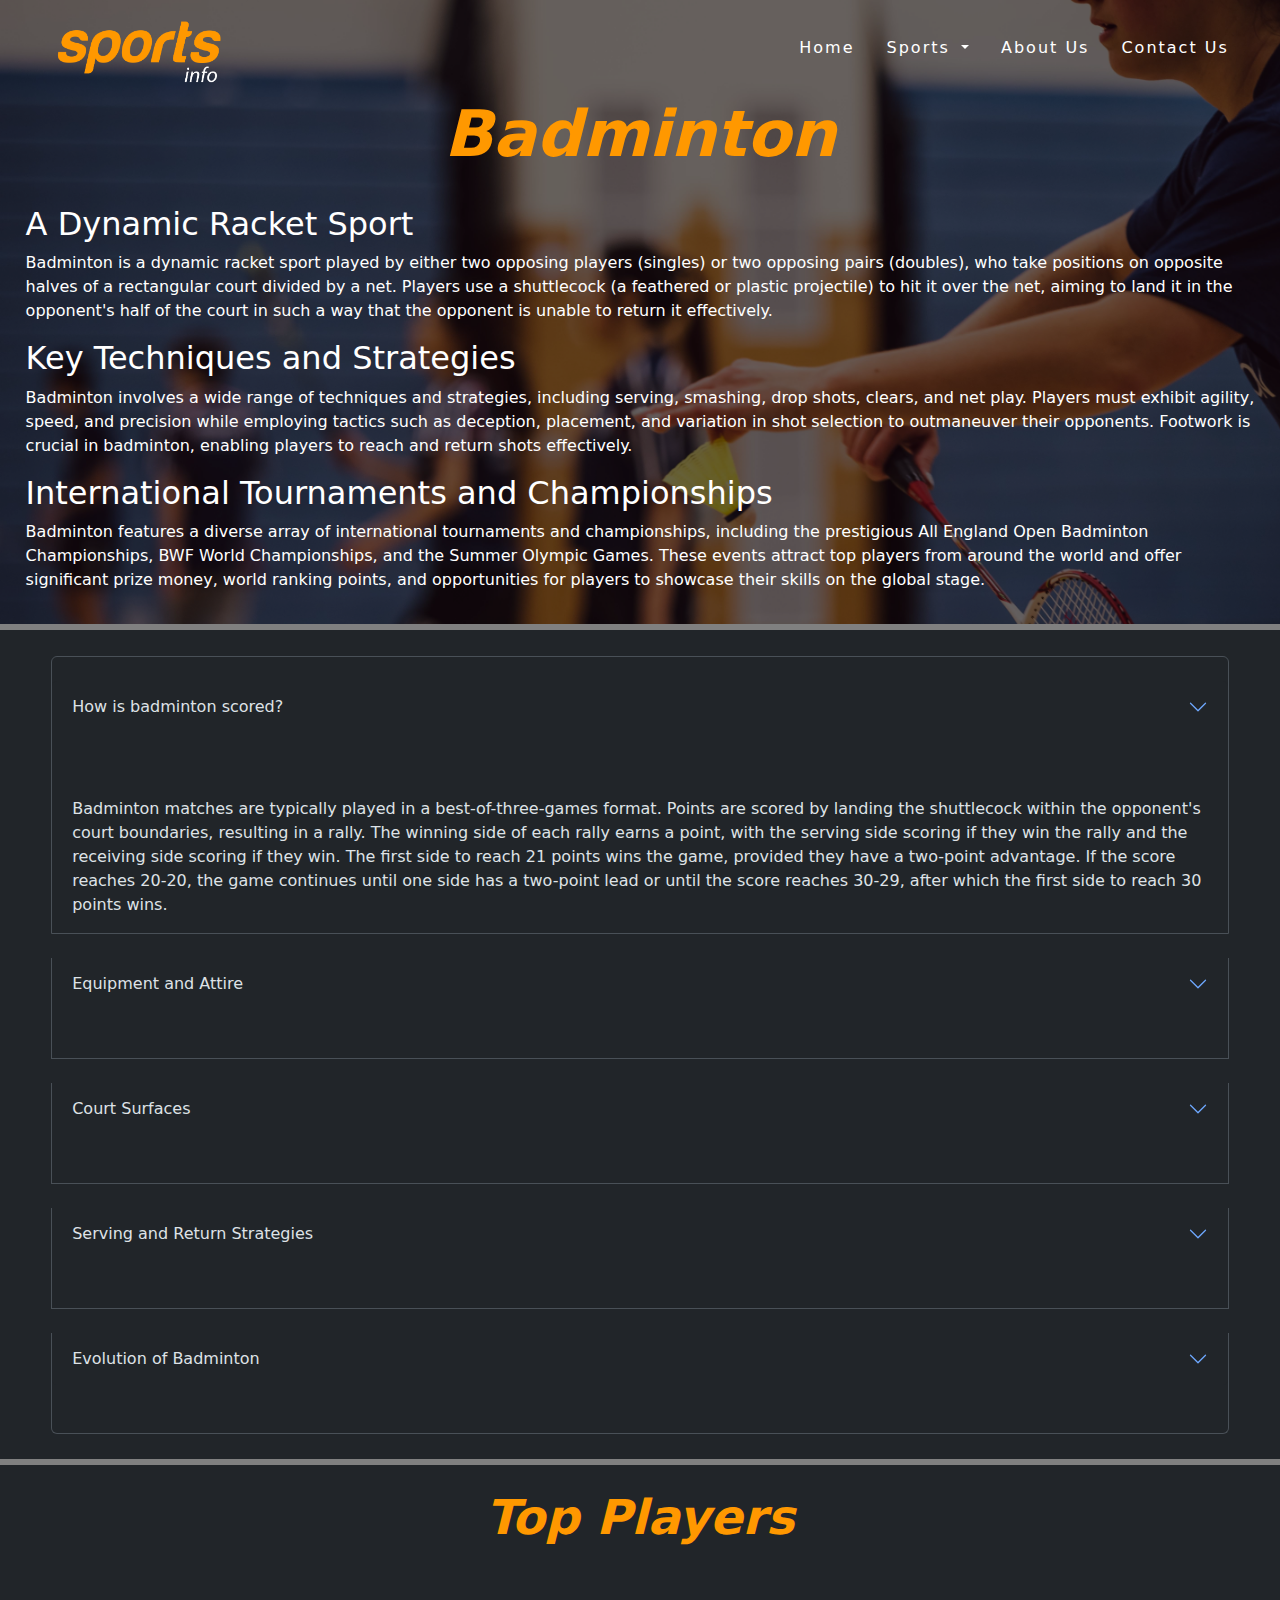
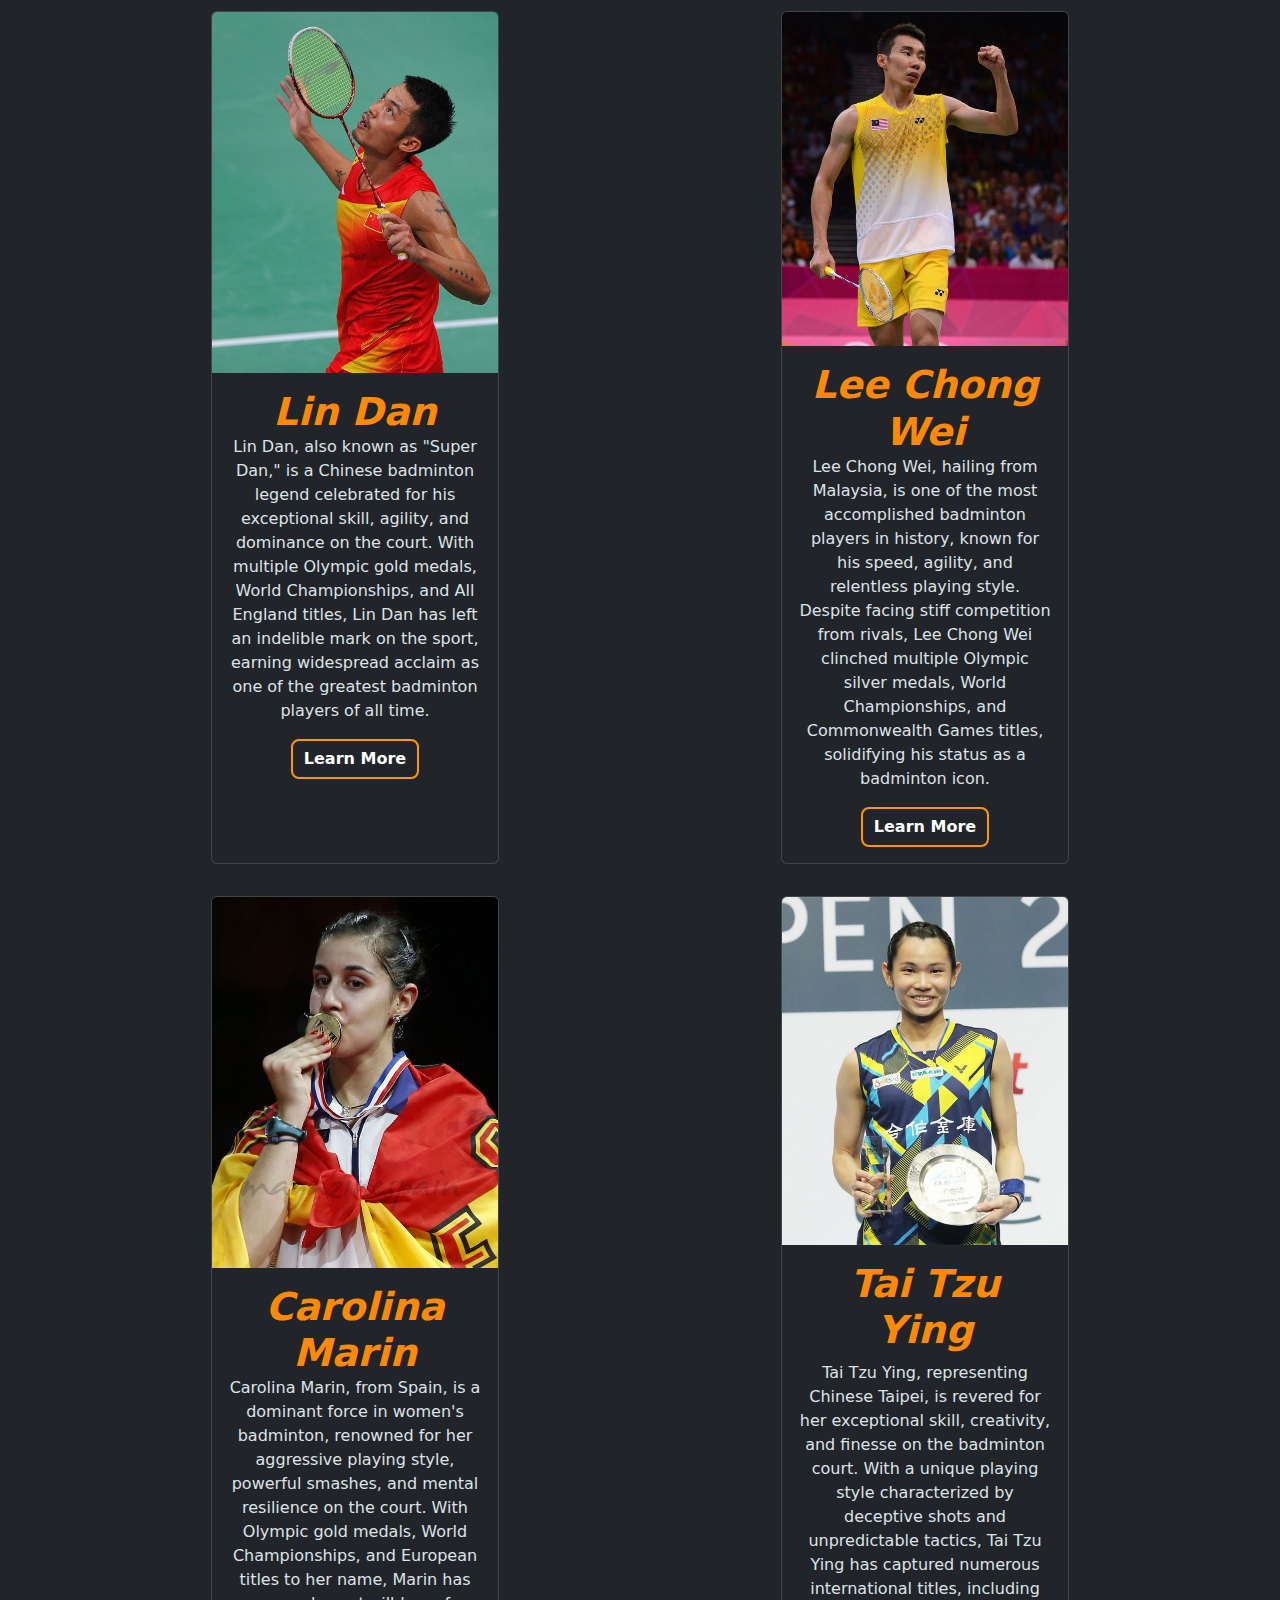
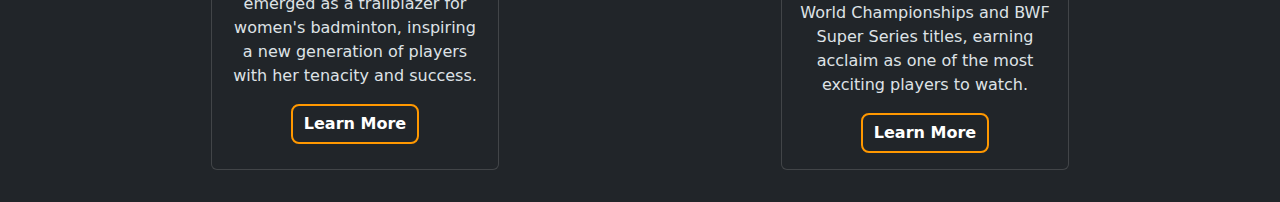
==== commit 0af78c10: "basekit-ball page edit" ====
--- a/badminton.html
+++ b/badminton.html
@@ -231,7 +231,7 @@
                   Championships, and All England titles, Lin Dan has left an indelible mark on the sport, earning
                   widespread acclaim as one of the greatest badminton players of all time.
                 </p>
-                <button type="button" class="btn-change" id="frstmodalbtn">
+                <button type="button" class="sports-btn" id="frstmodalbtn">
                   Learn More
                 </button>
               </div>
@@ -250,7 +250,7 @@
                   facing stiff competition from rivals, Lee Chong Wei clinched multiple Olympic silver medals, World
                   Championships, and Commonwealth Games titles, solidifying his status as a badminton icon.
                 </p>
-                <button type="button" class="btn-change" id="scndmodalbtn">
+                <button type="button" class="sports-btn" id="scndmodalbtn">
                   Learn More
                 </button>
               </div>
@@ -272,7 +272,7 @@
                   trailblazer for women's badminton, inspiring a new generation of players with her tenacity and
                   success.
                 </p>
-                <button type="button" class="btn-change" id="thirdmodalbtn">
+                <button type="button" class="sports-btn" id="thirdmodalbtn">
                   Learn More
                 </button>
               </div>
@@ -292,7 +292,7 @@
                   including World Championships and BWF Super Series titles, earning acclaim as one of the most exciting
                   players to watch.
                 </p>
-                <button type="button" class="btn-change" id="fourthmodalbtn">
+                <button type="button" class="sports-btn" id="fourthmodalbtn">
                   Learn More
                 </button>
               </div>
@@ -302,6 +302,8 @@
       </div>
     </div>
   </section>
+
+
   <!-- first grid modal -->
   <div class="modal-section" id="firstmodal">
     <div id="blurbg">
--- a/sports.css
+++ b/sports.css
@@ -316,6 +316,7 @@
 
 .modal-content p {
     color: #fff;
+    font-weight: normal;
 }
 
 .modal-content button {
@@ -500,6 +501,9 @@
     display: flex;
     justify-content: center;
 } 
+#top-player p{
+font-weight: normal;
+}
 @media (max-width:1024px) {
     #cursor{
         display: none;
@@ -586,8 +590,16 @@
 
 
 
-
-
+/* sports pages button */
+.sports-btn{
+    height: 2.5em;
+    width: 8em;
+    border: 2px solid #ff9800;
+    font-weight: bold;
+    background-color: transparent;
+    border-radius: 8px;
+    color: #fff;
+}
     /* scroll bar */
 
 ::-webkit-scrollbar {
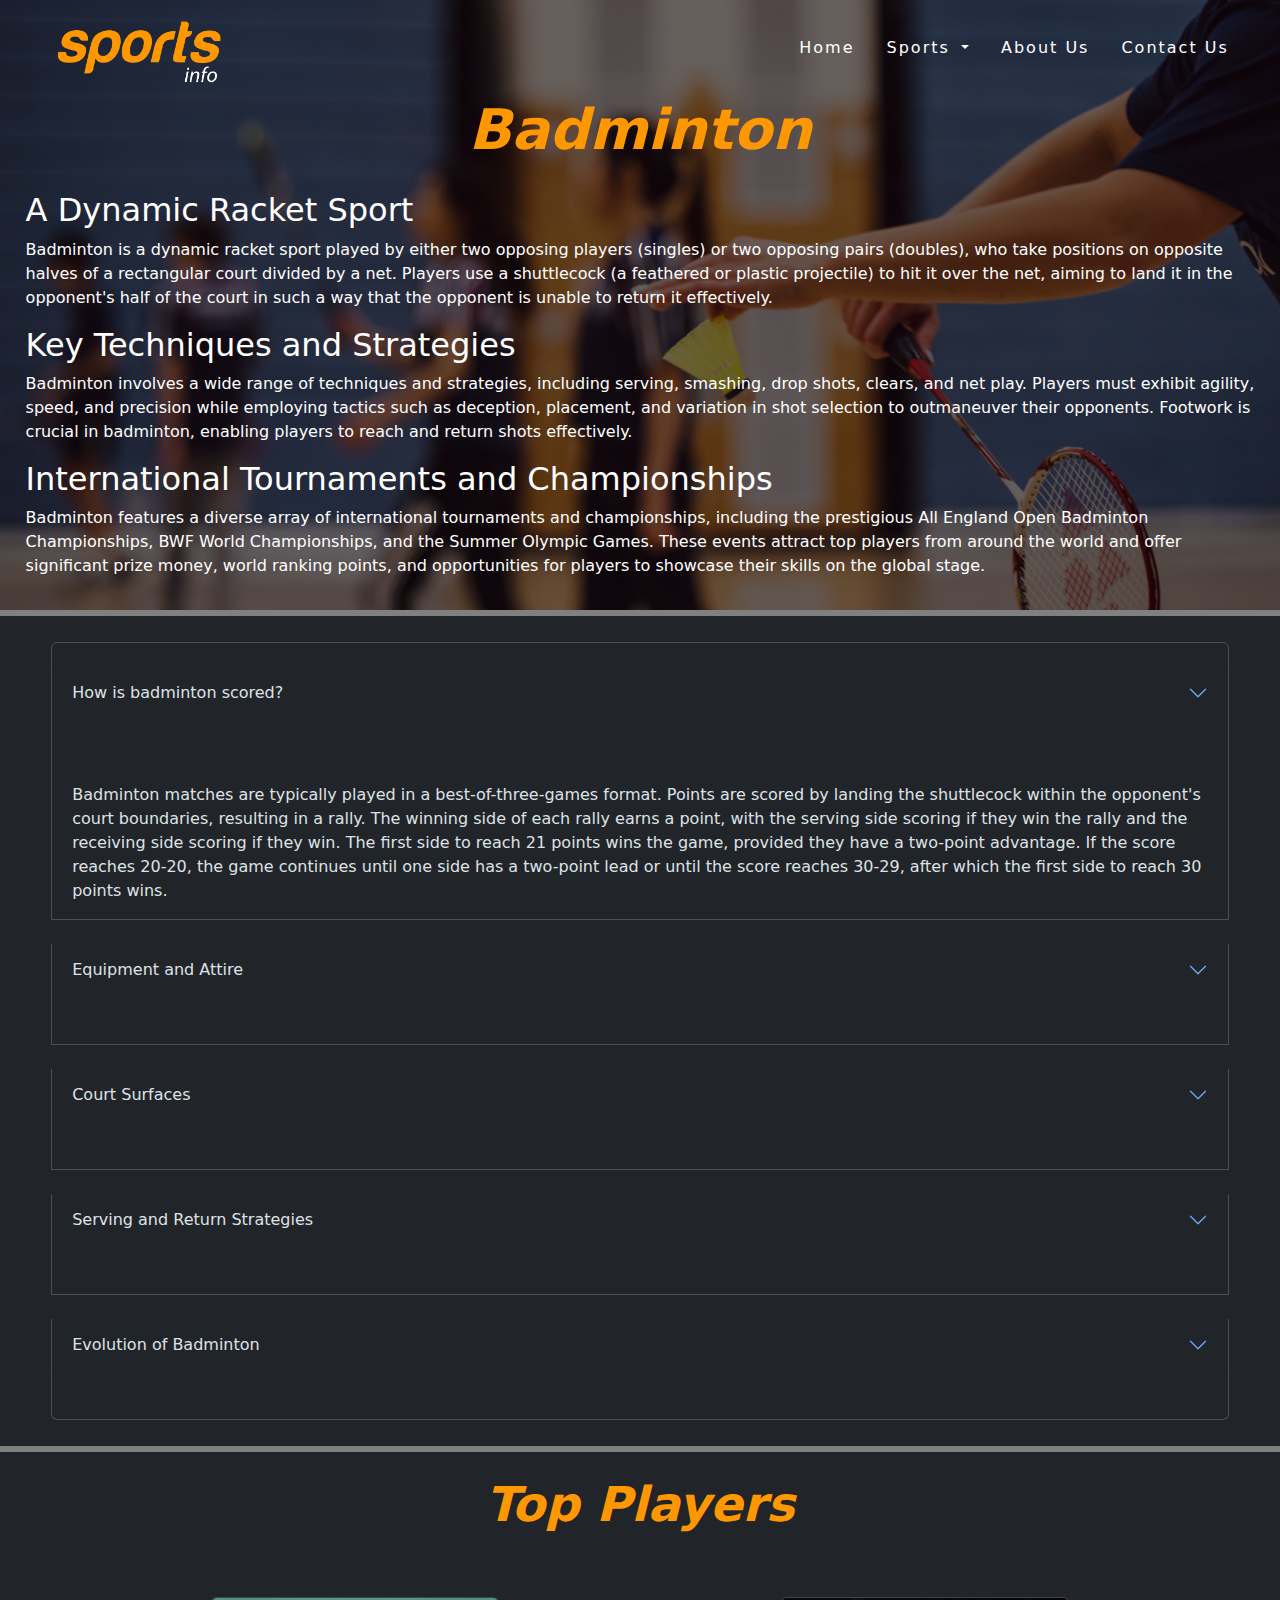
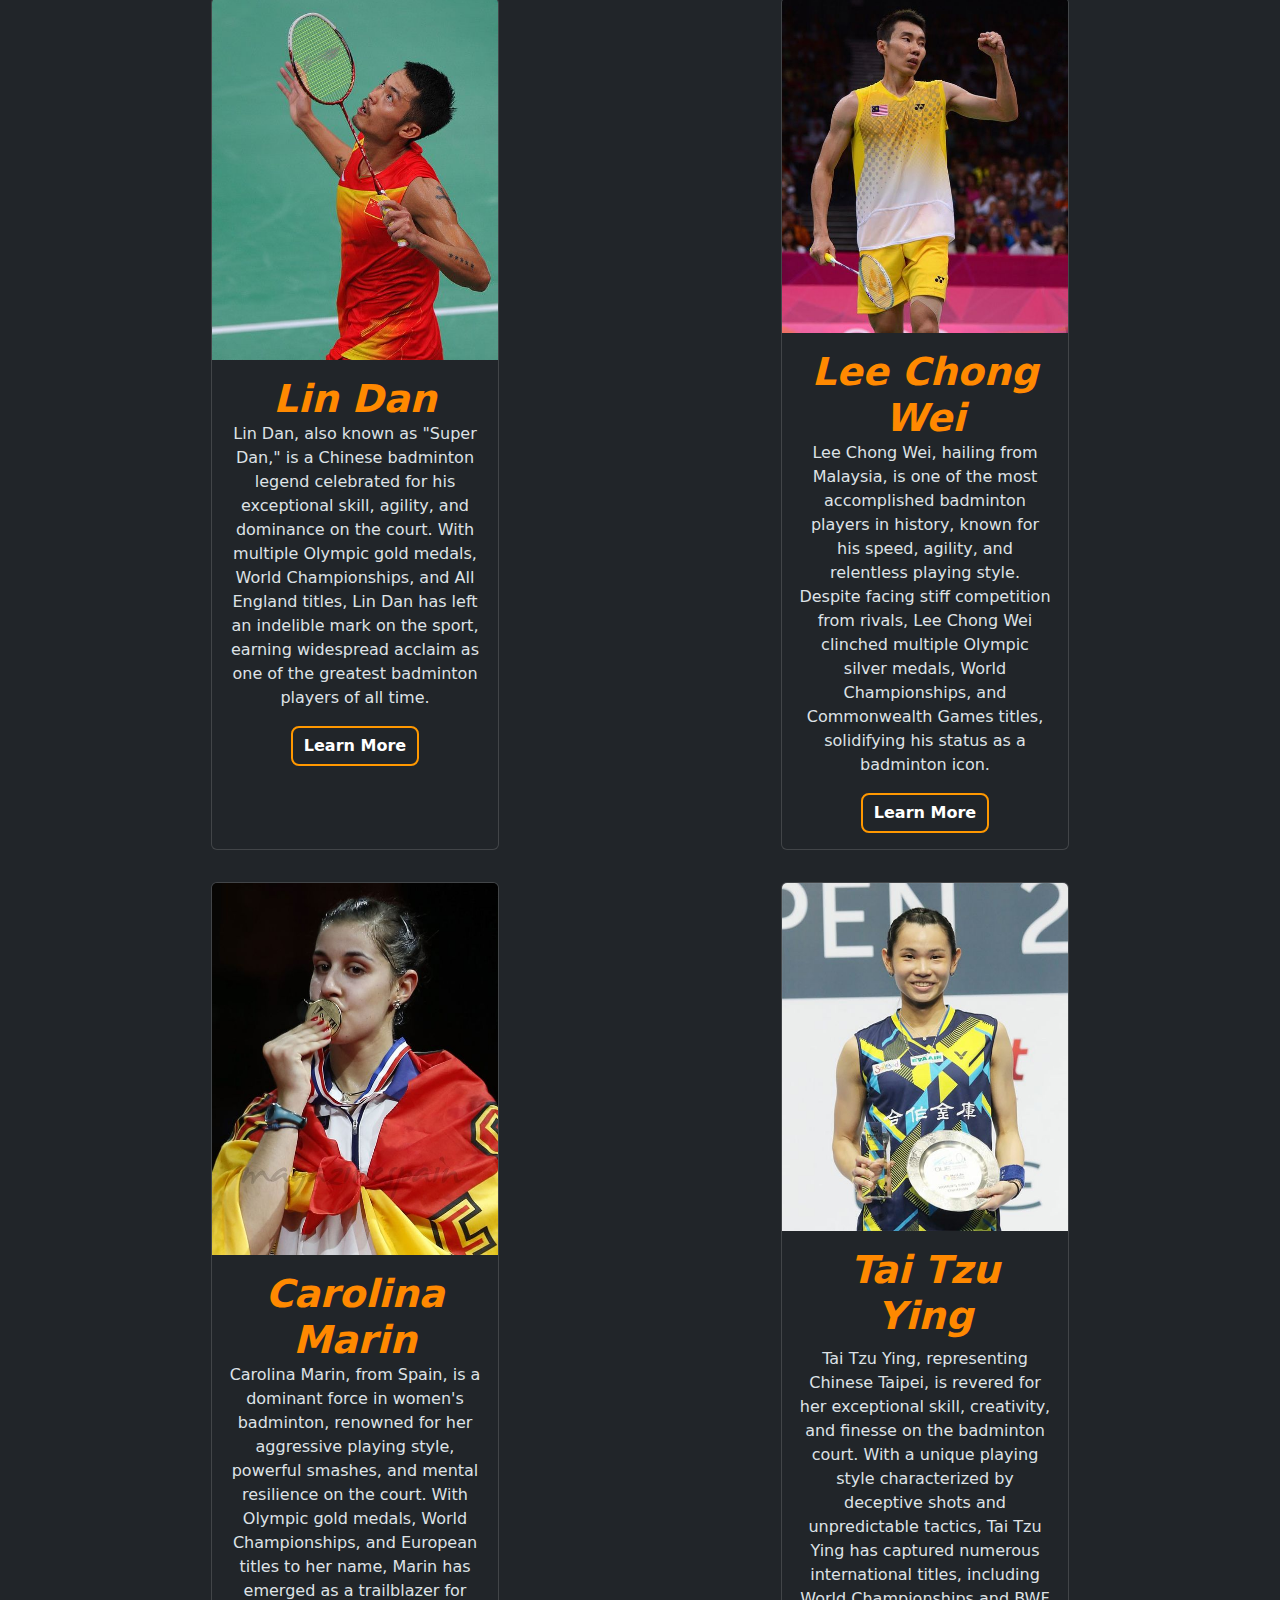
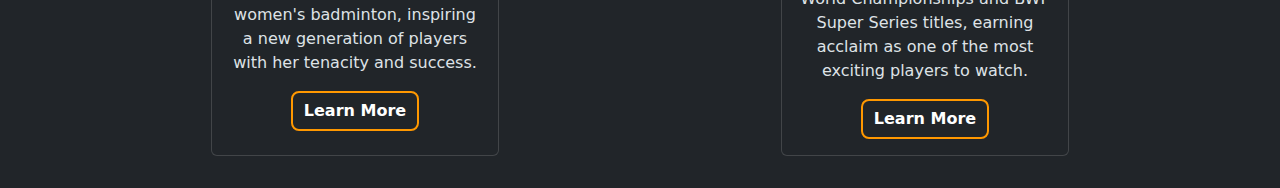
==== commit 95e1a039: "all pages ipdated" ====
--- a/badminton.html
+++ b/badminton.html
@@ -20,6 +20,7 @@
   <style>
     #first {
       background-image: url(./asset/badminton.jpg);
+      background-position: center;
     }
   </style>
 </head>
@@ -27,6 +28,7 @@
 <body data-bs-theme="dark" id="body" class="bg-dark">
   <!-- hero section -->
   <section id="first">
+    <!-- webnav start -->
     <nav class=" webnav">
       <a href="./index.html" class="logo">
         <img src="./asset/Sportsinfo 12-01 (1).png" id="logo" height="80px" width="auto" alt="logo">
@@ -51,14 +53,15 @@
             <li><a class="dropdown-item" href="swimming.html">Swimming</a></li>
           </ul>
         </li>
-        <li><a href="#aboutus">About Us</a></li>
-        <li><a href="#contact">Contact Us</a></li>
+        <li><a href="./index.html">About Us</a></li>
+        <li><a href="./index.html">Contact Us</a></li>
       </ul>
     </nav>
+    <!-- hero-detail -->
     <div id="detail">
-      <div id="heading">
+      <div>
         <h1
-          style="margin: 0% auto; text-align:center; margin-bottom: 0.5em;font-size: 4rem; color: #ff9800; font-style: italic; font-weight: bold;">
+          style="margin: 0% auto; text-align:center; margin-bottom: 0.5em;font-size: 3.5rem; color: #ff9800; font-style: italic; font-weight: bold;">
           Badminton
         </h1>
       </div>
@@ -88,9 +91,9 @@
           opportunities for players to showcase their skills on the global stage.</p>
       </ul>
     </div>
-    </div>
     <div id="overlay"></div>
   </section>
+
   <!-- responsive nav start -->
   <div class="respnav" id="resp-nav">
     <div class="resp-head">
@@ -117,8 +120,8 @@
           <li><a class="dropdown-item" href="swimming.html">Swimming</a></li>
         </ul>
       </li>
-      <li><a href="#aboutus">About Us</a></li>
-      <li><a href="#contact">Contact Us</a></li>
+      <li><a href="./index.html" id="aboutli">About Us</a></li>
+      <li><a href="./index.html" id="contactli">Contact Us</a></li>
     </ul>
   </div>
 
@@ -214,6 +217,7 @@
       </div>
     </div>
     </div>
+    <!-- top players -->
     <div id="top-player"
       style="width: 100%; align-items: center; margin: 0% auto; align-content: center; height: fit-content; display: flex; flex-direction: column; justify-content: center; text-align: center;">
       <h2 style="font-style: italic; font-weight: bold; color: #ff9800;">Top Players</h2>
@@ -310,7 +314,7 @@
     </div>
     <div class="modal-outer">
       <div class="modal-img">
-        <img src="./asset/first badminton.jpg" alt="Lin Dan" height="400" width="270">
+        <img src="./asset/first badminton.jpg" alt="Lin Dan" height="450" width="280">
       </div>
       <div class="modal-content">
         <h2>
@@ -337,10 +341,10 @@
     </div>
     <div class="modal-outer">
       <div class="modal-img">
-        <img src="./asset/second badminton.jpg" alt="Lin Dan" height="400" width="270">
+        <img src="./asset/second badminton.jpg" alt="Lee Chong Wei" height="450" width="280">
       </div>
       <div class="modal-content">
-        <h2 style="font-size: 2.5rem;">
+        <h2>
           Lee Chong Wei
         </h2>
         <p>
@@ -363,10 +367,10 @@
     </div>
     <div class="modal-outer">
       <div class="modal-img">
-        <img src="./asset/third badminton.jpg" alt="Lin Dan" height="400" width="270">
+        <img src="./asset/third badminton.jpg" alt="Carolina Marin" height="450" width="280">
       </div>
       <div class="modal-content">
-        <h2 style="font-size: 2.5rem;">
+        <h2>
           Carolina Marin
         </h2>
         <p>
@@ -387,10 +391,10 @@
     </div>
     <div class="modal-outer">
       <div class="modal-img">
-        <img src="./asset/fourth badminton.jpg" alt="Lin Dan" height="400" width="270">
+        <img src="./asset/fourth badminton.jpg" alt="Tai Tzu Ying" height="450" width="280">
       </div>
       <div class="modal-content">
-        <h2 style="font-size: 2.5rem;">
+        <h2>
           Tai Tzu Ying
         </h2>
          <p>Tai Tzu Ying, representing Chinese Taipei, is revered for her exceptional skill, creativity, and finesse on
@@ -417,15 +421,10 @@
             $('.respnav').animate(
               {
                 "right": "0%",
-
+  
               }
             );
-            $('.respnav').animate(
-              {
-                "right": "0%",
-
-              }
-            );
+            $('body').css('overflow', 'hidden');
           }
         );
         $(".cross").click(
@@ -433,10 +432,10 @@
             $('.respnav').animate(
               {
                 "right": "-100%",
-
+  
               }
-            )
-
+            );
+            $('body').css('overflow', 'visible');
           }
         )
         $("#aboutli").click(
@@ -444,38 +443,8 @@
             $('.respnav').animate(
               {
                 "right": "-100%",
-
-              }, 800
-            )
-          }
-        );
-        $("#servicesli").click(
-          function () {
-            $('.respnav').animate(
-              {
-                "right": "-100%",
-
-              }, 800
-            )
-          }
-        );
-        $("#skillli").click(
-          function () {
-            $('.respnav').animate(
-              {
-                "right": "-100%",
-
-              }, 800
-            )
-          }
-        );
-        $("#projectli").click(
-          function () {
-            $('.respnav').animate(
-              {
-                "right": "-100%",
-
-              }, 800
+  
+              }, 1000
             )
           }
         );
@@ -484,8 +453,8 @@
             $('.respnav').animate(
               {
                 "right": "-100%",
-
-              }, 800
+  
+              }, 1000
             )
           }
         );
@@ -500,14 +469,9 @@
         })
       }
     );
-
-
+  
+  
   </script>
-
-
-
-
-
   <!-- modal jquery -->
   <script>
     $(document).ready(function () {
--- a/sports.css
+++ b/sports.css
@@ -99,6 +99,7 @@
 .respnav a:hover {
     color: #ff9800 !important;
 }
+
 /* menu section start */
 .menu {
     cursor: pointer;
@@ -135,6 +136,10 @@
         align-items: center;
         text-align: center;
     }
+    #swimmming{
+        font-size: 3.5rem !important;
+        margin-bottom: 0.5em !important;
+         }
 }
 
 @media(min-width:770px) {
@@ -286,8 +291,8 @@
     display: flex;
     justify-content: space-evenly !important;
     align-items: center;
-    height: 25em;
-    width: 40em;
+    height: 28em;
+    width: 45em;
     background-color: #111;
     gap: 2em;
     position: relative;
@@ -328,7 +333,7 @@
     border-radius: 8px;
     color: #fff;
 }
-@media(max-width:690px) {
+@media(max-width:800px) {
     .modal-section {
         position: fixed;
         top : -500%;
@@ -560,6 +565,10 @@
     #logo{
         height: 70px;
         width: auto;
+     }
+     #swimmming{
+    font-size: 3.5rem !important;
+    margin-bottom: 0.5em !important;
      }
 #heading h1{
     font-size: 3rem !important;
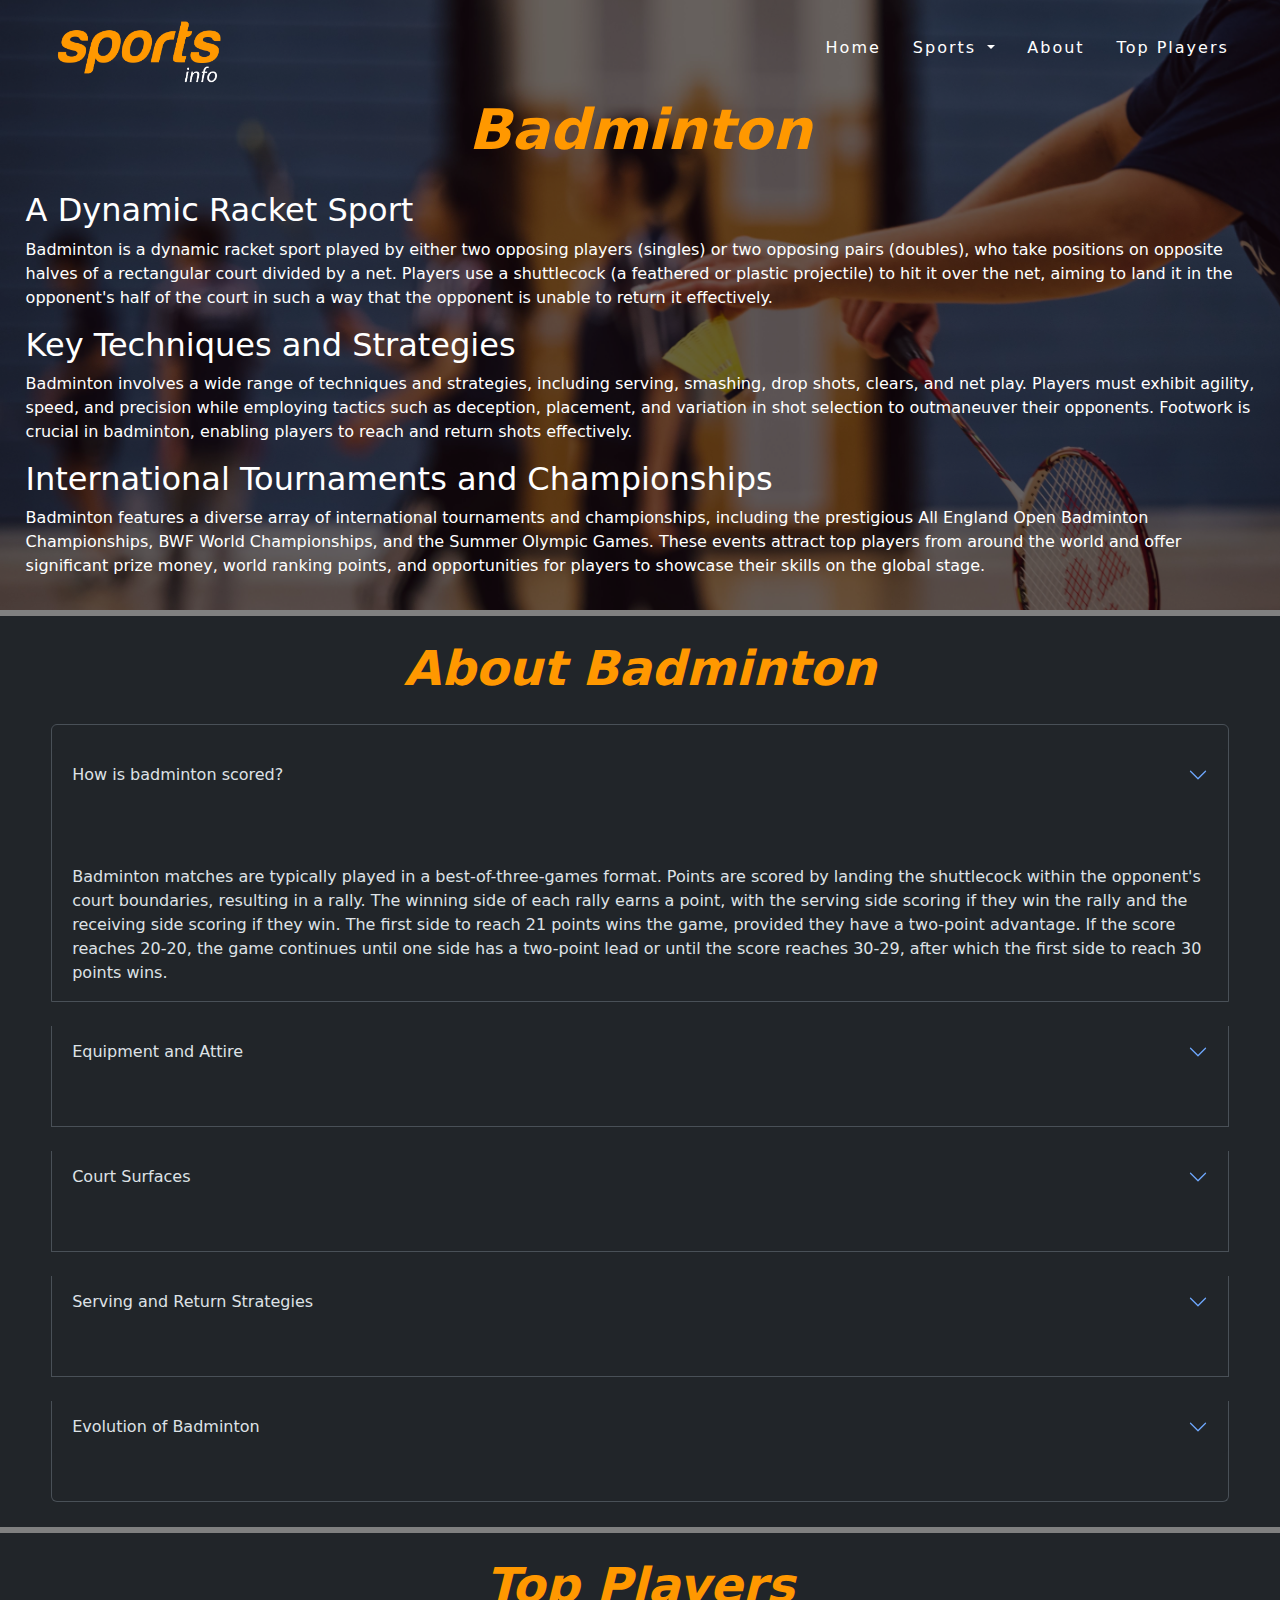
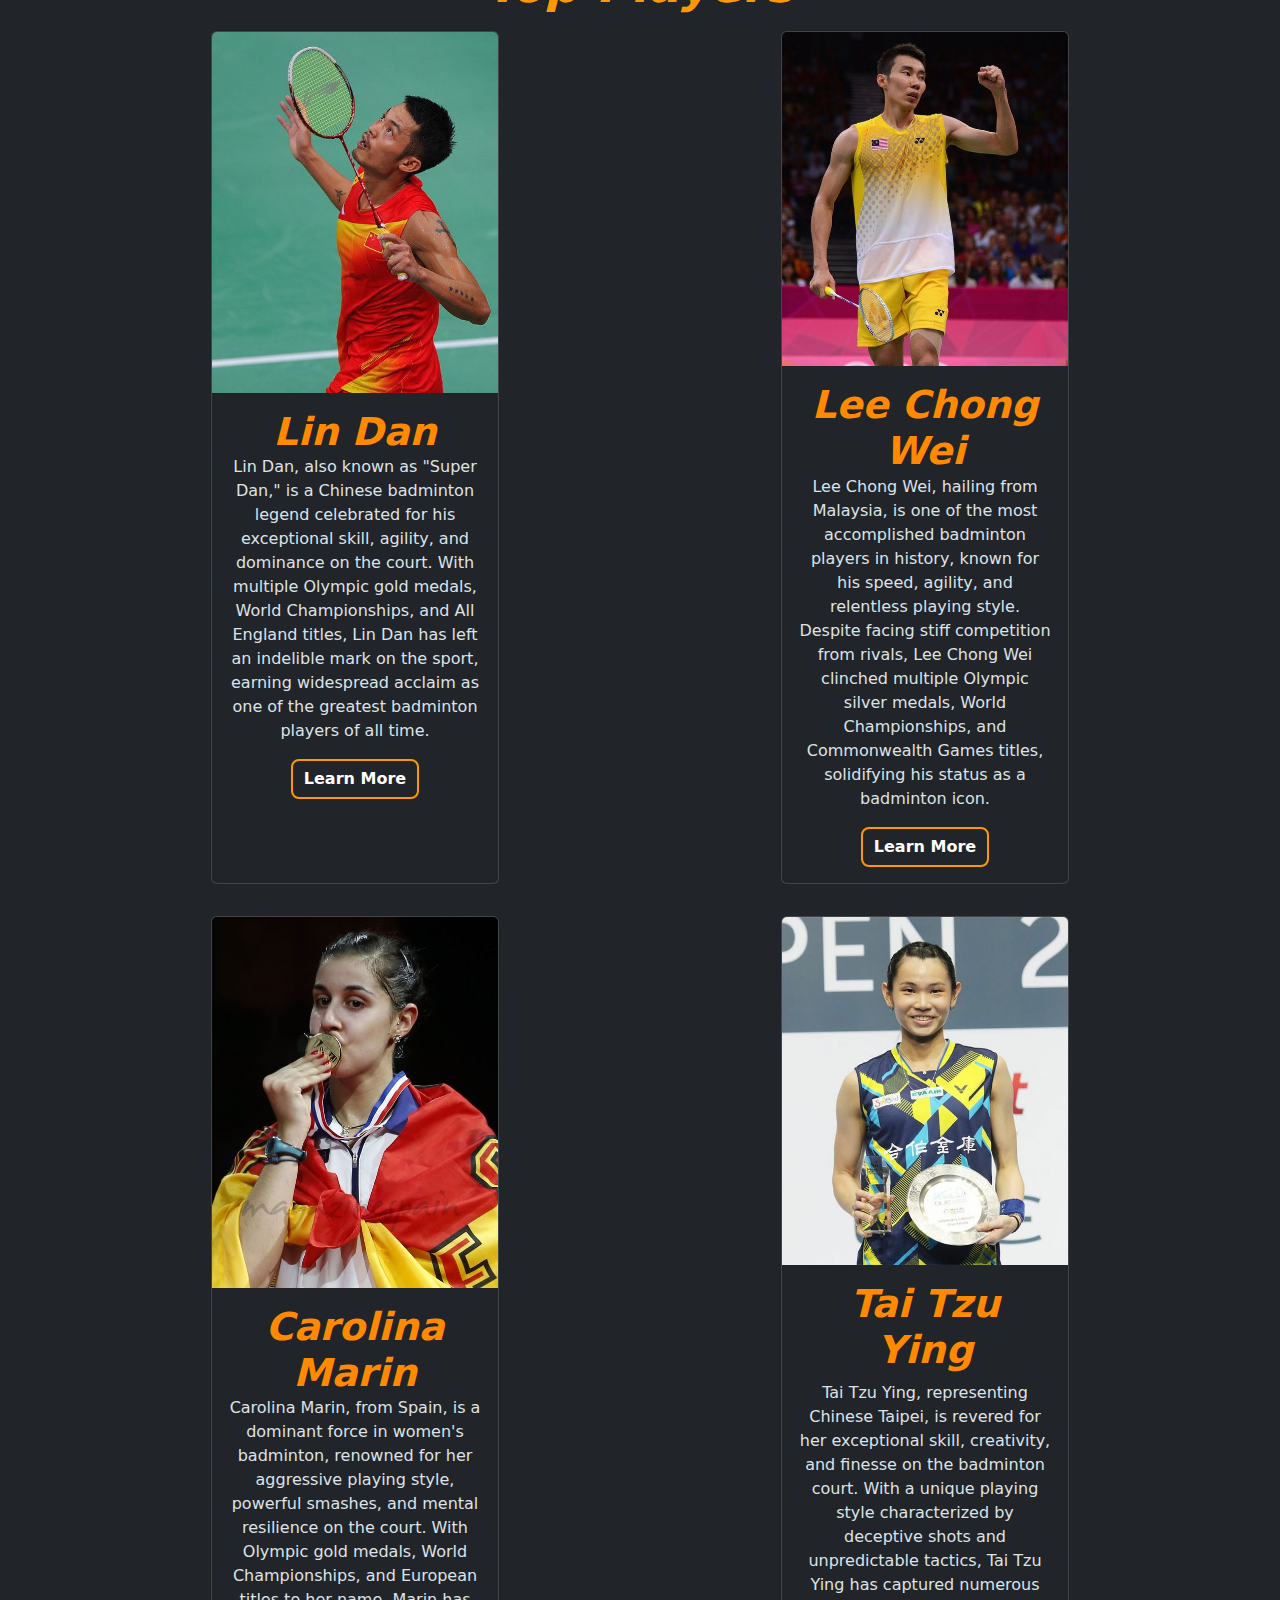
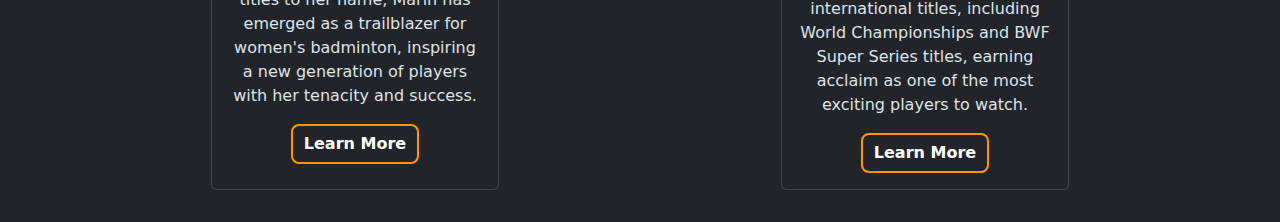
==== commit 46403e72: "nav ul change" ====
--- a/badminton.html
+++ b/badminton.html
@@ -53,8 +53,8 @@
             <li><a class="dropdown-item" href="swimming.html">Swimming</a></li>
           </ul>
         </li>
-        <li><a href="./index.html">About Us</a></li>
-        <li><a href="./index.html">Contact Us</a></li>
+        <li><a href="#second">About</a></li>
+        <li><a href="#top-player">Top Players</a></li>
       </ul>
     </nav>
     <!-- hero-detail -->
@@ -120,13 +120,14 @@
           <li><a class="dropdown-item" href="swimming.html">Swimming</a></li>
         </ul>
       </li>
-      <li><a href="./index.html" id="aboutli">About Us</a></li>
-      <li><a href="./index.html" id="contactli">Contact Us</a></li>
+      <li><a href="#second" id="aboutli">About</a></li>
+      <li><a href="#top-player" id="contactli">Top Players</a></li>
     </ul>
   </div>
 
 
   <section id="second">
+    <h2 style="font-style: italic; font-weight: bold; color: #ff9800; margin-bottom: 0%;">About Badminton</h2>
     <div id="acordianouter">
       <div class="accordion" id="accordionExample">
         <div class="accordion-item">
@@ -409,7 +410,12 @@
   </div>
 
 
-
+ <!-- aroow up -->
+ <a href="#">
+  <div id="up">
+    <i class="fa-solid fa-arrow-up"></i>
+  </div>
+</a>
 
 
   <!-- navbar jquery start -->
@@ -445,7 +451,8 @@
                 "right": "-100%",
   
               }, 1000
-            )
+            );
+            $('body').css('overflow', 'visible');
           }
         );
         $("#contactli").click(
@@ -455,7 +462,8 @@
                 "right": "-100%",
   
               }, 1000
-            )
+            );
+            $('body').css('overflow', 'visible');
           }
         );
         // grid view more view less btn
@@ -539,6 +547,7 @@
     });
 
   </script>
+  <script src="main.js"></script>
 </body>
 
 </html>--- a/sports.css
+++ b/sports.css
@@ -140,6 +140,21 @@
         font-size: 3.5rem !important;
         margin-bottom: 0.5em !important;
          }
+         .dropdown-menu{
+            height: 15em;
+            width: 15em;
+            overflow-y: scroll;
+            overflow-x: hidden;
+        }
+        .dropdown-menu::-webkit-scrollbar {
+            width: 5px;
+        }
+        
+        /* Handle */
+        .dropdown-menu::-webkit-scrollbar-thumb {
+            background: #ff9800;
+            border-radius: 45px;
+        } 
 }
 
 @media(min-width:770px) {
@@ -244,6 +259,12 @@
       margin-bottom: 1em;
       margin-top: 0.5em;
   }
+  #top-player h2{
+    font-size: 3rem;
+    text-align: center;
+    margin-top: 0.5em;
+    margin-bottom: 0%;
+  }
   /* Add this CSS to your stylesheet */
   /* Override Bootstrap styles for accordion button focus and active state */
 /* Override Bootstrap styles for accordion button focus and active state */
@@ -285,7 +306,8 @@
     height: 100vh;
     width: 100%;
     filter: blur(10px);
-    background-color: rgba(0, 0, 0, 0.647);
+    /* background-color: rgba(0, 0, 0, 0.647); */
+    background-color: #ffffff3a;
 }
 .modal-outer {
     display: flex;
@@ -297,6 +319,7 @@
     gap: 2em;
     position: relative;
     border-radius: 16px;
+    box-shadow: 0px 0px 50px 2px #11111197;
 }
 
 .modal-img img {
@@ -358,6 +381,7 @@
         border-radius: 16px;
         padding: 3% 0%;
         overflow-y: scroll;
+    box-shadow: 0px 0px 50px 2px #11111197;
     }
     .modal-outer::-webkit-scrollbar {
         width: 5px;
@@ -414,6 +438,7 @@
         border-radius: 16px;
         padding: 4% 0%;
         overflow-y: scroll;
+    box-shadow: 0px 0px 50px 2px #11111197;
     }
     .modal-outer::-webkit-scrollbar {
         width: 5px;
@@ -471,6 +496,7 @@
         border-radius: 16px;
         padding: 4% 0%;
         overflow-y: scroll;
+    box-shadow: 0px 0px 50px 2px #11111197;
     }
     .modal-outer::-webkit-scrollbar {
         width: 5px;
@@ -510,9 +536,6 @@
 font-weight: normal;
 }
 @media (max-width:1024px) {
-    #cursor{
-        display: none;
-    }
     #top-player{
         width: 100vw !important;
         align-items: center !important;
@@ -572,6 +595,11 @@
      }
 #heading h1{
     font-size: 3rem !important;
+}
+#second h2{
+    font-size: 2.5rem;
+    align-items: center;
+    text-align: center;
 }
     #first{
         /* padding: 25% 0% !important; */
@@ -621,7 +649,28 @@
     border-radius: 45px;
 }
 
-/* section{
-    border-bottom: 2px solid gray;
-    margin: 2%;
-} */+/* up arrow */
+#up{
+    height: 4em;
+    width: 4em;
+    background-color: #111;
+    box-shadow: 0px 0px 30px 2px #11111197;
+    display: none;
+    justify-content: center;
+    align-items: center;
+    border-radius: 45px;
+    position: fixed;
+    bottom: 6%;
+    right: 2%;
+    z-index: 999 !important;
+  }
+  #up i{
+    font-size: 2.3rem;
+    color: #fff;
+    animation: arrow 1s infinite; 
+  }
+  @keyframes arrow{
+     50%{
+      transform: translateY(8px);
+     }
+  }
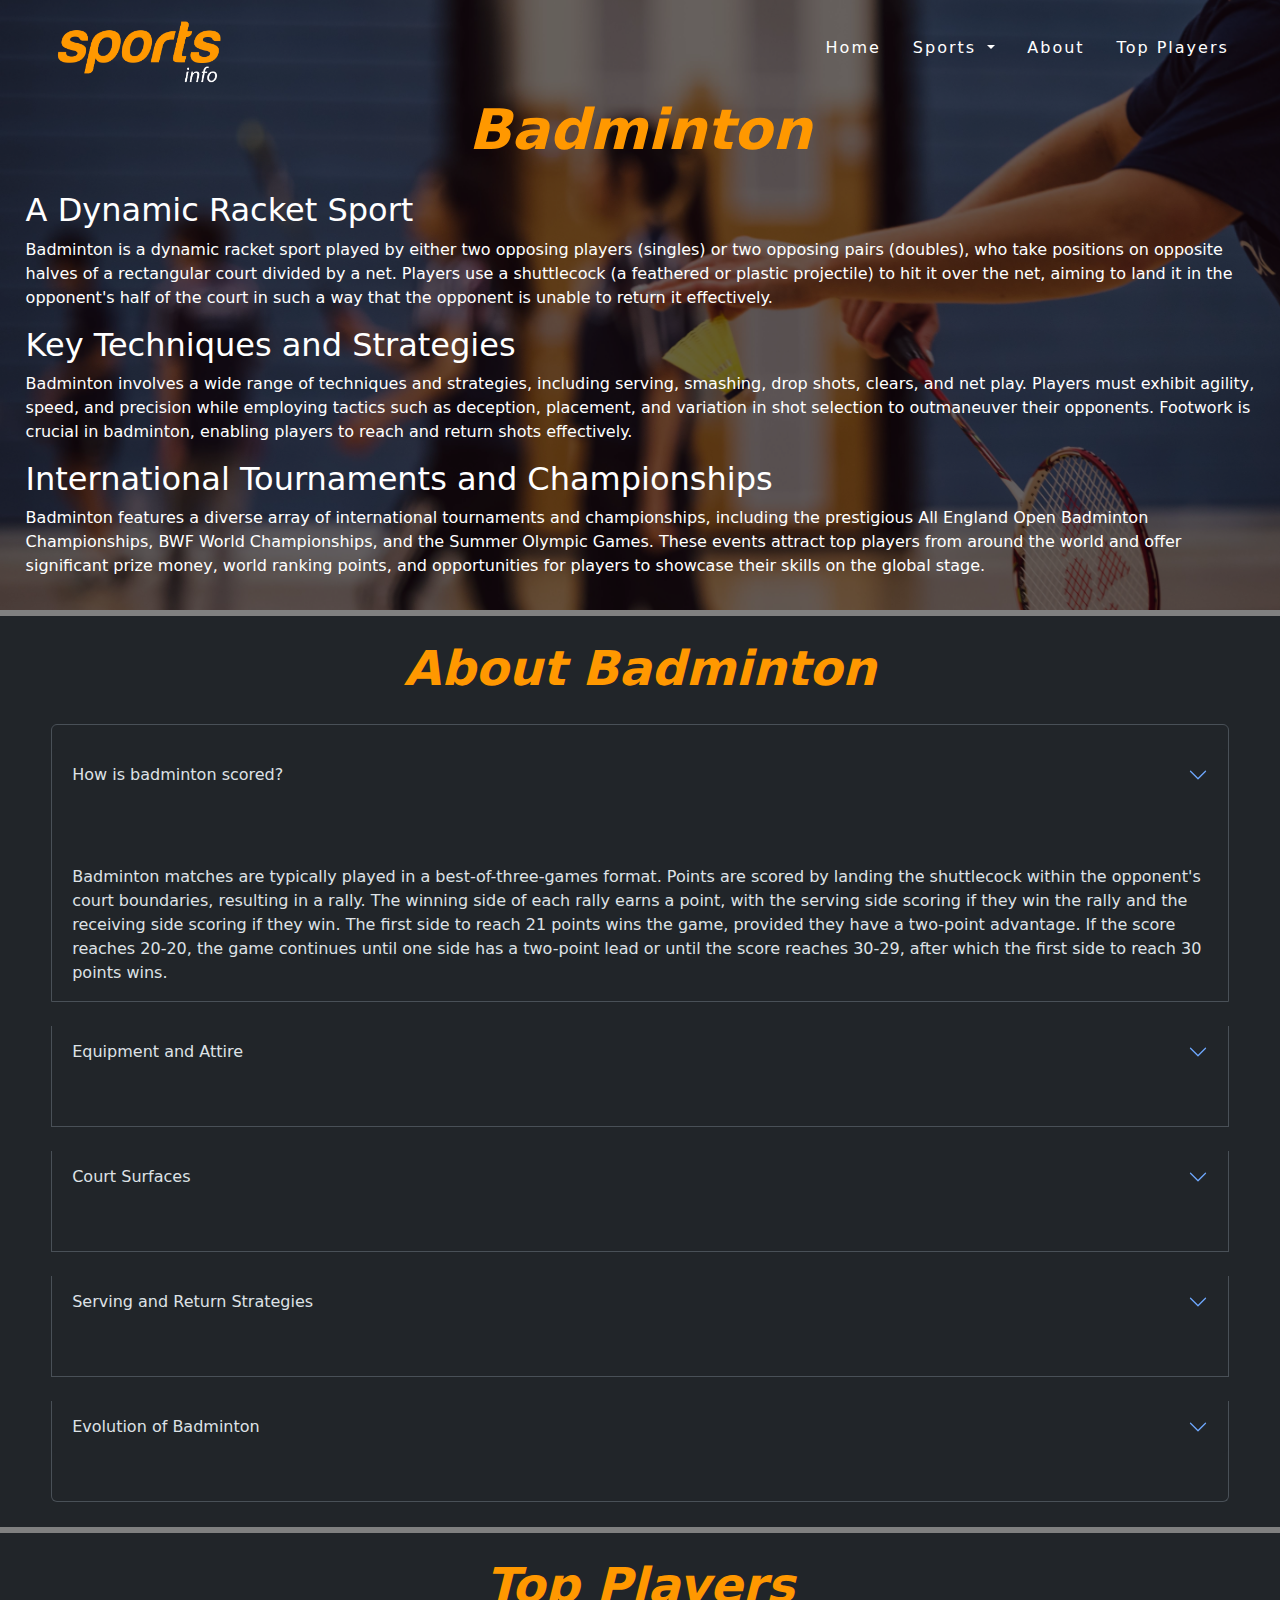
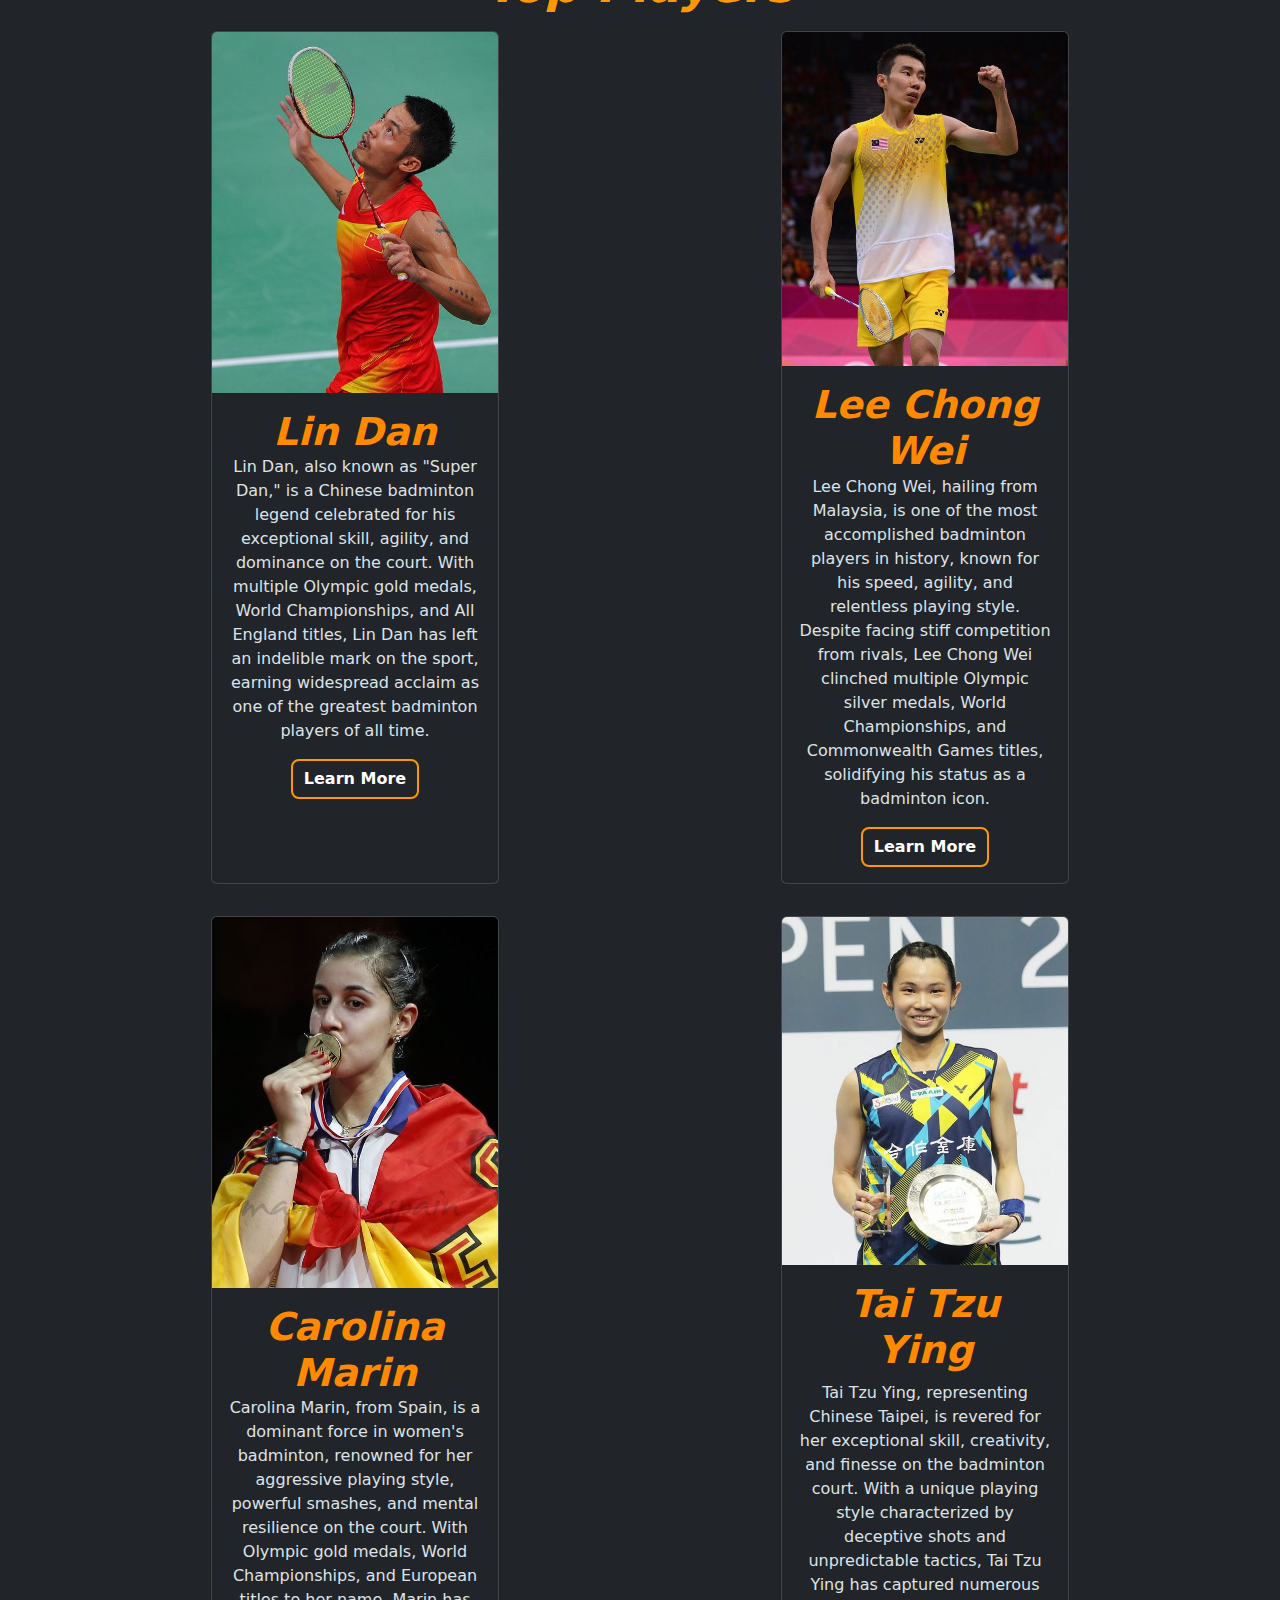
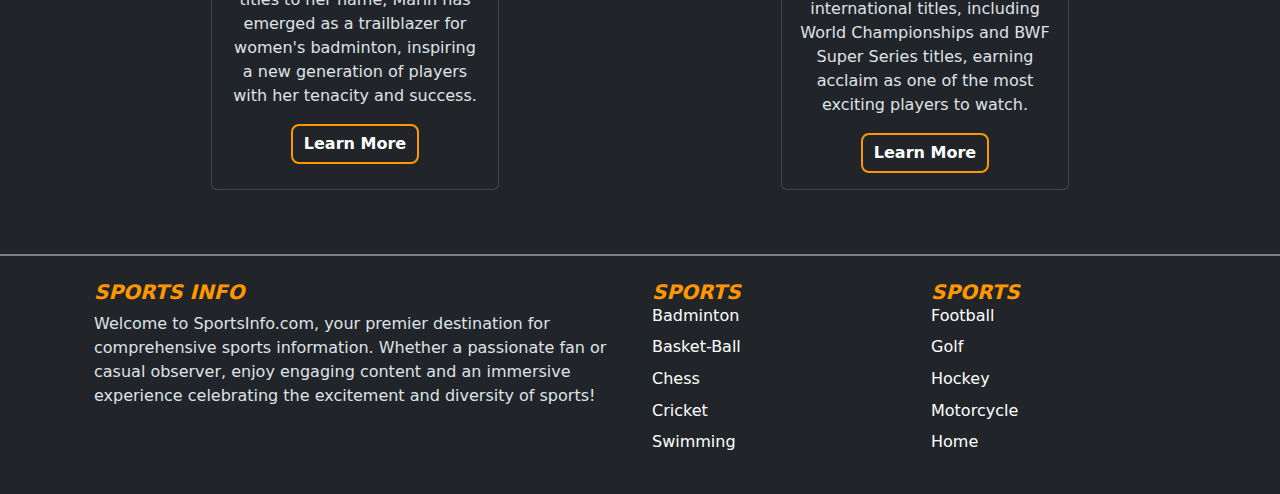
==== commit 1f037a08: "footer added" ====
--- a/badminton.html
+++ b/badminton.html
@@ -408,6 +408,79 @@
       </div>
     </div>
   </div>
+
+
+  <!-- Footer -->
+  <footer class="bg-transparent">
+    <!-- Grid container -->
+    <div class="container p-4">
+        <!--Grid row-->
+        <div class="row gap-0">
+            <!--Grid column-->
+            <div class="col-lg-6 col-md-12 mb-4 mb-md-0">
+                <h5 class="text-uppercase" style="color: #ff9800; font-style: italic; font-weight: bold;">
+                    Sports Info
+                </h5>
+
+                <p>
+                    Welcome to SportsInfo.com, your premier destination for comprehensive sports information. Whether a passionate fan or casual observer, enjoy engaging content and an immersive experience celebrating the excitement and diversity of sports!
+                </p>
+            </div>
+            <!--Grid column-->
+
+            <!--Grid column-->
+            <div class="col-lg-3 col-md-6 mb-4 mb-md-0">
+                <h5 class="text-uppercase mb-0" style="font-weight: bold;font-style: italic; color: #ff9800;">Sports</h5>
+
+                <ul class="list-unstyled mb-0 footer-ul">
+                    <li>
+                        <a href="./badminton.html" class="text-body">Badminton</a>
+                    </li>
+                    <li>
+                        <a href="./basketball.html" class="text-body">Basket-Ball</a>
+                    </li>
+                    <li>
+                        <a href="./chess.html" class="text-body">Chess</a>
+                    </li>
+                    <li>
+                        <a href="./cricket.html" class="text-body">Cricket</a>
+                    </li>
+                    <li>
+                        <a href="./swimming.html" class="text-body">Swimming</a>
+                    </li>
+                </ul>
+            </div>
+            <!--Grid column-->
+
+            <!--Grid column-->
+            <div class="col-lg-3 col-md-6 mb-4 mb-md-0">
+                <h5 class="text-uppercase mb-0" style="font-weight: bold; font-style: italic; color: #ff9800;">Sports</h5>
+
+                <ul class="list-unstyled footer-ul">
+                    <li>
+                        <a href="./football.html" class="text-body">Football</a>
+                    </li>
+                    <li>
+                        <a href="./golf.html" class="text-body">Golf</a>
+                    </li>
+                    <li>
+                        <a href="./hockey.html" class="text-body">Hockey</a>
+                    </li>
+                    <li>
+                        <a href="./motercycle.html" class="text-body">Motorcycle</a>
+                    </li>
+                    <li>
+                      <a href="./index.html" class="text-body">Home</a>
+                  </li>
+                </ul>
+            </div>
+            <!--Grid column-->
+        </div>
+        <!--Grid row-->
+    </div>
+    <!-- Grid container -->
+
+</footer>
 
 
  <!-- aroow up -->
--- a/sports.css
+++ b/sports.css
@@ -623,10 +623,6 @@
     }
     } 
 
-
-
-
-
 /* sports pages button */
 .sports-btn{
     height: 2.5em;
@@ -637,6 +633,36 @@
     border-radius: 8px;
     color: #fff;
 }
+
+/* footer */
+footer{
+    margin-top: 4em !important;
+    border-top: 2px solid gray;
+}
+.footer col p{
+ color: #fff !important;
+}
+.footer-ul a{
+    color: #fff !important;   
+    transition: 0.6s !important;
+    text-decoration: none !important;
+}
+.footer-ul a:hover{
+    text-decoration: underline !important;
+}
+.footer-ul li{
+margin-bottom: 3% !important;
+}
+@media(max-width:770px){
+    footer{
+        text-align: center !important;
+    }
+    .footer-ul li{
+        margin-bottom: 3% !important;
+        }
+}
+
+
     /* scroll bar */
 
 ::-webkit-scrollbar {
